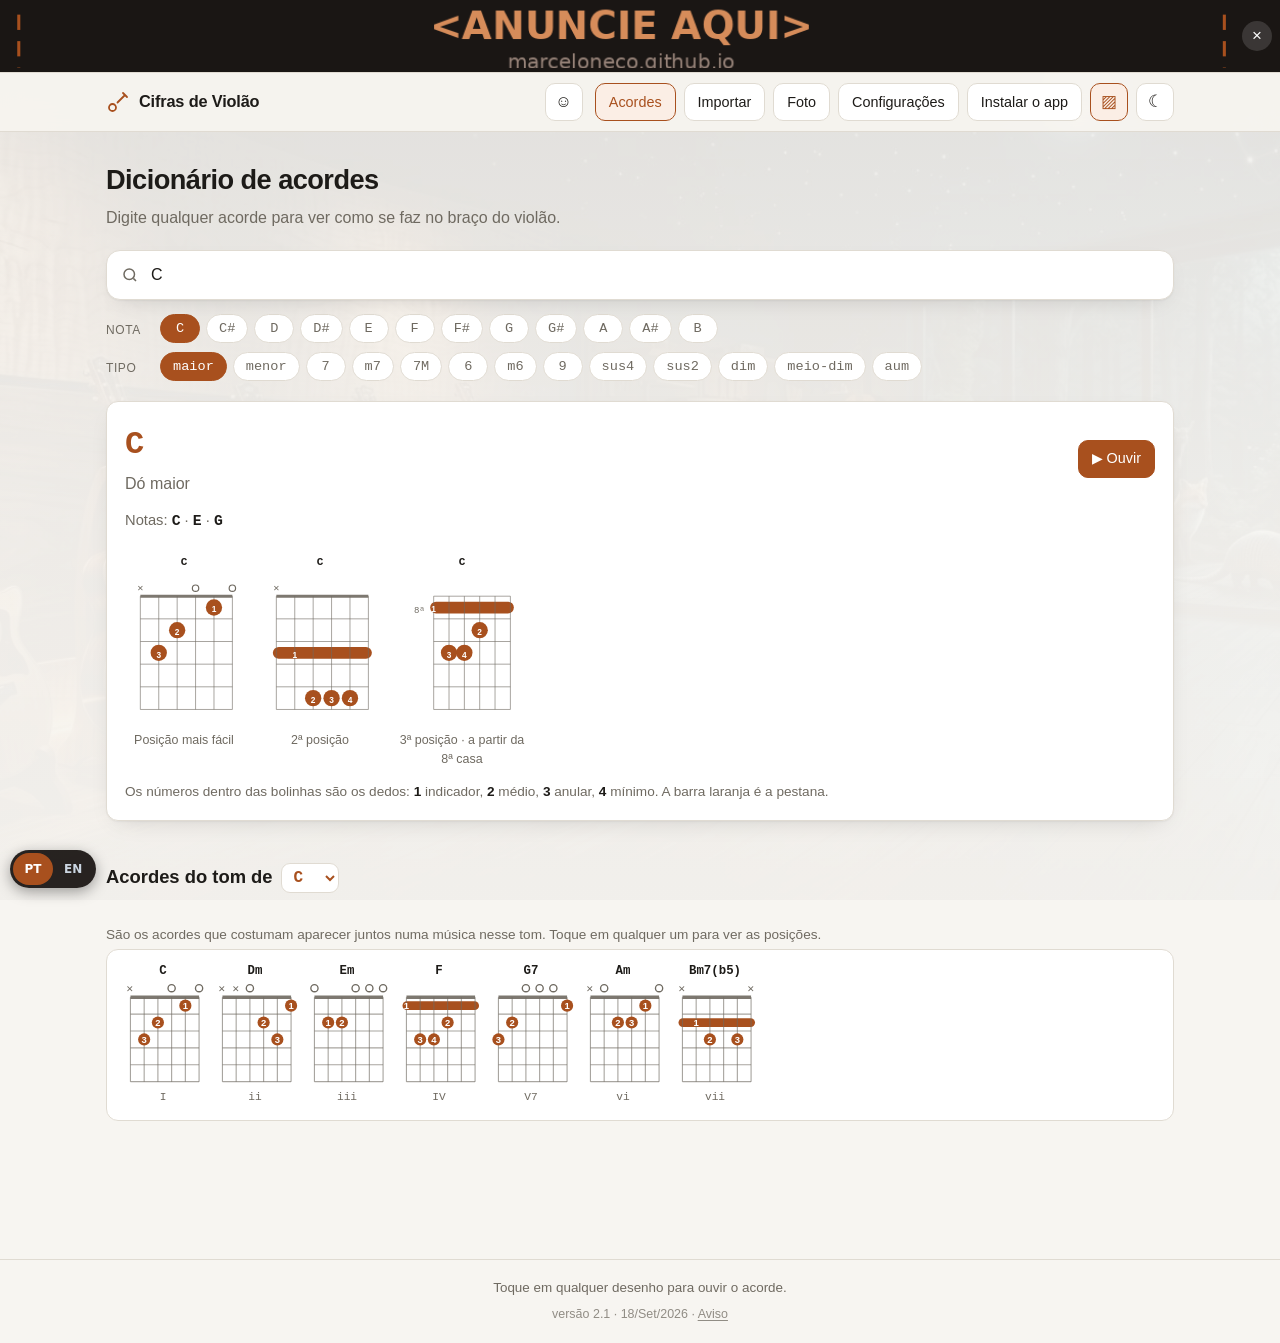
==== acordes.html @ 04d19641 "Add files via upload" ====
<!DOCTYPE html>
<html lang="pt-BR" data-tema="claro">
<head>
<meta charset="utf-8">
<meta name="viewport" content="width=device-width, initial-scale=1">
<title>Dicionário de acordes</title>
<meta name="description" content="Consulte qualquer acorde de violão: posições no braço, dedos e som.">
<meta name="theme-color" content="#a8501e">
<link rel="manifest" href="manifest.json">
<link rel="apple-touch-icon" href="icone-192.png">
<meta name="apple-mobile-web-app-capable" content="yes">
<meta name="apple-mobile-web-app-title" content="Cifras">
<link rel="stylesheet" href="estilo.css">
<link rel="icon" href="data:image/svg+xml,<svg xmlns='http://www.w3.org/2000/svg' viewBox='0 0 100 100'><text y='.9em' font-size='90'>🎸</text></svg>">
</head>
<body data-pagina="acordes">

<header class="topo">
  <div class="topo-interno"></div>
</header>

<main class="conteudo" data-dgo-ignorar>
  <div class="chamada">
    <h1 data-i18n="acordes.titulo">Dicionário de acordes</h1>
    <p data-i18n="acordes.sub">Digite qualquer acorde para ver como se faz no braço do violão.</p>
  </div>

  <div class="caixa-busca">
    <svg class="lupa" width="18" height="18" viewBox="0 0 24 24" fill="none" stroke="currentColor" stroke-width="2">
      <circle cx="11" cy="11" r="7"/><path d="m20 20-3.5-3.5"/>
    </svg>
    <input id="entrada" type="search" data-i18n-ph="acordes.entrada"
           autocomplete="off" autocapitalize="off" spellcheck="false" aria-label="Acorde">
  </div>

  <div class="escolhas">
    <div class="linha-escolha">
      <span class="rotulo" data-i18n="acordes.nota">Nota</span>
      <div class="pilha" id="notas"></div>
    </div>
    <div class="linha-escolha">
      <span class="rotulo" data-i18n="acordes.tipo">Tipo</span>
      <div class="pilha" id="tipos"></div>
    </div>
  </div>

  <section class="cartao-acorde" id="resultado" hidden></section>

  <section class="campo">
    <h2><span data-i18n="acordes.campo">Acordes do tom de</span> <select id="tom-campo" class="selecao"></select></h2>
    <p class="dica" data-i18n="acordes.campoDica">São os acordes que costumam aparecer juntos numa música nesse tom.</p>
    <div class="diagramas" id="campo-harmonico"></div>
  </section>
</main>

<footer class="rodape" data-dgo-ignorar>
  <span data-i18n="acordes.rodape">Toque em qualquer desenho para ouvir o acorde.</span>
</footer>

<script src="idioma.js"></script>
<!-- Diretrizes gerais: idioma, anúncio, conta, avisos, nuvem e instalação.
     Estes dois arquivos são o padrão dos seus apps. O diretrizes.js é
     igual nos três; o que muda é só o diretrizes-config.js. -->
<script src="diretrizes.js"></script>
<script src="diretrizes-config.js"></script>
<script src="acordes.js"></script>
<script src="comum.js"></script>
<script src="aviso.js"></script>
<script src="dicionario.js"></script>
</body>
</html>
---- estilo.css ----
/* ==========================================================
   estilo.css — aparência do site
   As cores ficam todas aqui em cima, em "variáveis".
   Para mudar o visual do site inteiro, mexa só nelas.
   ========================================================== */

:root{
  --fundo:        #f7f5f1;
  --fundo-card:   #ffffff;
  --fundo-suave:  #efece6;
  --texto:        #1d1b18;
  --texto-fraco:  #6f6a61;
  --borda:        #e0dbd2;
  --destaque:     #a8501e;
  --destaque-claro:#fbeee5;
  --acorde:       #a8501e;
  --sombra:       0 1px 2px rgba(0,0,0,.05), 0 8px 24px -12px rgba(0,0,0,.18);
  --raio:         12px;
  --fonte: -apple-system, BlinkMacSystemFont, "Segoe UI", Roboto, "Helvetica Neue", Arial, sans-serif;
  --fonte-cifra: ui-monospace, "SF Mono", "Cascadia Mono", Menlo, Consolas, "Liberation Mono", monospace;
  --veu: linear-gradient(180deg, rgba(247,245,241,.90) 0%, rgba(247,245,241,.955) 55%, rgba(247,245,241,.975) 100%);
}

html[data-tema="escuro"]{
  --fundo:        #14161a;
  --fundo-card:   #1c1f25;
  --fundo-suave:  #252932;
  --texto:        #e9e7e3;
  --texto-fraco:  #9aa0ab;
  --borda:        #2e333c;
  --destaque:     #f0a26a;
  --destaque-claro:#2a2119;
  --acorde:       #f0a26a;
  --veu: linear-gradient(180deg, rgba(17,19,24,.66) 0%, rgba(17,19,24,.88) 55%, rgba(17,19,24,.94) 100%);
  --sombra:       0 1px 2px rgba(0,0,0,.4), 0 8px 24px -12px rgba(0,0,0,.6);
}

*{ box-sizing:border-box; }
[hidden]{ display:none !important; }
html{ color-scheme: light dark; background:var(--fundo); }
html[data-tema="claro"]{ color-scheme: light; }
html[data-tema="escuro"]{ color-scheme: dark; }

body{
  margin:0; padding:0;
  background:transparent; color:var(--texto);
  font-family:var(--fonte);
  font-size:16px; line-height:1.55;
  -webkit-text-size-adjust:100%;
}
a{ color:inherit; text-decoration:none; }

/* ---------- barra do topo ---------- */
.topo{
  position:sticky; top:0; z-index:50;
  background:color-mix(in srgb, var(--fundo) 94%, transparent);
  backdrop-filter:saturate(180%) blur(14px);
  border-bottom:1px solid var(--borda);
}
.topo-interno{
  max-width:1100px; margin:0 auto; padding:10px 16px;
  display:flex; align-items:center; gap:12px;
}
.marca{ display:flex; align-items:center; gap:9px; font-weight:700; letter-spacing:-.01em; }
.marca svg{ width:24px; height:24px; flex:none; color:var(--destaque); }
.marca span{ font-size:1.02rem; }
.topo .espaco{ flex:1; }

.botao{
  display:inline-flex; align-items:center; justify-content:center; gap:6px;
  min-height:38px; padding:0 13px;
  border:1px solid var(--borda); border-radius:10px;
  background:var(--fundo-card); color:var(--texto);
  font:inherit; font-size:.9rem; cursor:pointer;
  transition:background .15s, border-color .15s, transform .06s;
}
.botao:hover{ background:var(--fundo-suave); }
.botao:active{ transform:translateY(1px); }
.botao.icone{ width:38px; padding:0; font-size:1.05rem; }
.botao.forte{ background:var(--destaque); border-color:var(--destaque); color:#fff; }
.botao.ativo{ background:var(--destaque-claro); border-color:var(--destaque); color:var(--destaque); }

.conteudo{ max-width:1100px; margin:0 auto; padding:22px 16px 80px; }

/* ---------- página inicial ---------- */
.chamada h1{ font-size:1.7rem; margin:.2em 0 .15em; letter-spacing:-.02em; }
.chamada p{ color:var(--texto-fraco); margin:0 0 20px; }

.caixa-busca{ position:relative; margin-bottom:14px; }
.caixa-busca input{
  width:100%; min-height:50px; padding:0 44px 0 44px;
  border:1px solid var(--borda); border-radius:14px;
  background:var(--fundo-card); color:var(--texto);
  font:inherit; font-size:1rem; box-shadow:var(--sombra);
}
.caixa-busca input:focus{ outline:2px solid var(--destaque); outline-offset:1px; }
.caixa-busca .lupa{ position:absolute; left:15px; top:50%; transform:translateY(-50%); color:var(--texto-fraco); }
.caixa-busca .limpar{
  position:absolute; right:8px; top:50%; transform:translateY(-50%);
  border:0; background:none; color:var(--texto-fraco); font-size:1.3rem; cursor:pointer;
  width:32px; height:32px; border-radius:8px; display:none;
}
.caixa-busca .limpar:hover{ background:var(--fundo-suave); }

.filtros{ display:flex; flex-wrap:wrap; gap:7px; margin:0 0 18px; }
.etiqueta{
  padding:6px 12px; border-radius:999px; font-size:.86rem;
  border:1px solid var(--borda); background:var(--fundo-card);
  color:var(--texto-fraco); cursor:pointer; white-space:nowrap;
}
.etiqueta:hover{ background:var(--fundo-suave); }
.etiqueta[aria-pressed="true"]{ background:var(--destaque); border-color:var(--destaque); color:#fff; }

.contagem{ color:var(--texto-fraco); font-size:.87rem; margin:0 0 10px; }

.lista{ display:grid; gap:10px; grid-template-columns:repeat(auto-fill, minmax(min(270px,100%), 1fr)); }
.cartao{
  display:flex; align-items:center; gap:12px;
  background:var(--fundo-card); border:1px solid var(--borda);
  border-radius:var(--raio); padding:13px 14px; min-width:0;
  transition:border-color .15s, transform .08s, box-shadow .15s;
}
.cartao:hover{ border-color:var(--destaque); box-shadow:var(--sombra); transform:translateY(-1px); }
.cartao .info{ min-width:0; flex:1; }
.cartao .titulo{ font-weight:600; letter-spacing:-.01em; overflow:hidden; text-overflow:ellipsis; white-space:nowrap; }
.cartao .artista{ color:var(--texto-fraco); font-size:.87rem; overflow:hidden; text-overflow:ellipsis; white-space:nowrap; }
.cartao .tom{
  flex:none; font-family:var(--fonte-cifra); font-size:.8rem; font-weight:700;
  color:var(--destaque); background:var(--destaque-claro);
  border-radius:8px; padding:4px 8px;
}
.estrela{
  flex:none; border:0; background:none; cursor:pointer; font-size:1.15rem;
  color:var(--borda); width:34px; height:34px; border-radius:8px; line-height:1;
}
.estrela:hover{ background:var(--fundo-suave); }
.estrela[aria-pressed="true"]{ color:#e8a13a; }

.vazio{ text-align:center; color:var(--texto-fraco); padding:50px 20px; }
.vazio strong{ display:block; color:var(--texto); margin-bottom:4px; }

/* ---------- página da cifra ---------- */
.cabecalho-musica{ margin-bottom:14px; }
.cabecalho-musica h1{ font-size:1.55rem; margin:.1em 0 .1em; letter-spacing:-.02em; }
.cabecalho-musica .meta{ color:var(--texto-fraco); font-size:.92rem; }

.painel{
  position:sticky; top:57px; z-index:40;
  background:color-mix(in srgb, var(--fundo) 92%, transparent);
  backdrop-filter:blur(10px);
  border:1px solid var(--borda); border-radius:var(--raio);
  padding:10px; margin-bottom:16px;
  display:flex; flex-wrap:wrap; gap:8px 14px; align-items:center;
}
.grupo{ display:flex; align-items:center; gap:6px; }
.grupo > .rotulo{ font-size:.78rem; color:var(--texto-fraco); text-transform:uppercase; letter-spacing:.05em; }
.valor{
  font-family:var(--fonte-cifra); font-weight:700; font-size:.95rem;
  min-width:38px; text-align:center; color:var(--destaque);
}

.velocidade{ width:104px; accent-color:var(--destaque); }

.diagramas{
  display:flex; flex-wrap:wrap; gap:4px;
  background:var(--fundo-card); border:1px solid var(--borda);
  border-radius:var(--raio); padding:12px; margin-bottom:18px;
}
.diagramas .aviso{ width:100%; font-size:.8rem; color:var(--texto-fraco); margin-bottom:2px; }
.diagrama{ width:88px; height:auto; cursor:pointer; border-radius:8px; }
.diagrama:hover{ background:var(--fundo-suave); }
.dg-linha{ stroke:var(--texto-fraco); stroke-width:1; opacity:.6; }
.dg-pestanafixa{ stroke-width:3; opacity:.9; }
.dg-dedo{ fill:var(--destaque); }
.dg-pestana{ fill:var(--destaque); }
.dg-solta{ fill:none; stroke:var(--texto-fraco); stroke-width:1.2; }
.dg-marca{ fill:var(--texto-fraco); font-size:8px; font-family:var(--fonte); }
.dg-casa{ fill:var(--texto-fraco); font-size:9px; font-family:var(--fonte-cifra); }
.dg-nome{ fill:var(--texto); font-size:11px; font-weight:700; font-family:var(--fonte-cifra); }
.dg-numero{ fill:#fff; font-size:8.4px; font-weight:700; font-family:var(--fonte); pointer-events:none; }
.dg-aviso{ fill:var(--texto-fraco); font-size:10px; }

/* a cifra em si */
.cifra{
  font-family:var(--fonte-cifra);
  font-size:var(--tamanho-cifra, 15px);
  line-height:1.5;
  white-space:pre;
  overflow-x:auto;
  padding-bottom:60vh;   /* espaço para a rolagem chegar ao fim */
}
.cifra .l-acorde{ color:var(--acorde); font-weight:700; }
.cifra .l-acorde b{ font-weight:700; cursor:pointer; border-radius:3px; }
.cifra .l-acorde b:hover{ background:var(--destaque-claro); outline:2px solid var(--destaque-claro); }
.cifra .l-secao{ color:var(--texto-fraco); font-weight:700; margin-top:1.2em; display:block; }
.cifra .l-letra{ color:var(--texto); }
.cifra .l-vazia{ display:block; height:.7em; }

/* ---------- modo celular / palco ---------- */
body.modo-palco .topo,
body.modo-palco .cabecalho-musica,
body.modo-palco .diagramas,
body.modo-palco .ouvir,
body.modo-palco .rodape{ display:none; }
body.modo-palco .conteudo{ max-width:none; padding:0 14px 0; }
body.modo-palco .cifra{ font-size:var(--tamanho-cifra, 21px); line-height:1.6; padding-bottom:75vh; }
body.modo-palco .painel{
  position:fixed; left:8px; right:8px; top:auto;
  bottom:calc(8px + env(safe-area-inset-bottom, 0px));
  border-radius:16px; box-shadow:var(--sombra);
  background:color-mix(in srgb, var(--fundo-card) 96%, transparent);
  justify-content:center; padding:9px 10px;
  transition:transform .24s ease, opacity .24s ease;
}

/* ---------- a barra que sai da frente enquanto toca ----------
   Antes, arrastar a cifra para cima durante o Play fazia as barras
   piscarem por cima da música. Agora elas se recolhem sozinhas e
   sobra só o botão redondo no canto. Um toque na cifra traz tudo de volta. */
body.modo-palco.barra-oculta .painel{
  transform:translateY(calc(100% + 22px)); opacity:0; pointer-events:none;
}
body.modo-palco.barra-oculta .faixa-palco{
  transform:translateY(-100%); opacity:0; pointer-events:none;
}
.faixa-palco{ transition:transform .24s ease, opacity .24s ease; }

.play-flutuante{
  display:none; position:fixed; z-index:55;
  right:calc(14px + env(safe-area-inset-right, 0px));
  bottom:calc(16px + env(safe-area-inset-bottom, 0px));
  width:60px; height:60px; border-radius:50%;
  align-items:center; justify-content:center;
  font-size:1.5rem; line-height:1; cursor:pointer;
  border:1px solid var(--borda);
  background:color-mix(in srgb, var(--fundo-card) 92%, transparent);
  backdrop-filter:blur(10px);
  color:var(--texto); box-shadow:var(--sombra);
  -webkit-tap-highlight-color:transparent;
}
.play-flutuante.ativo{
  border-color:var(--destaque); color:var(--destaque);
}
body.modo-palco.barra-oculta .play-flutuante{ display:flex; }
@media (min-width:761px){ .play-flutuante{ display:none !important; } }
body.modo-palco .painel .some-no-palco{ display:none; }
body.modo-palco .painel .botao{ min-height:34px; padding:0 9px; font-size:.85rem; }
body.modo-palco .painel .botao.icone{ width:34px; padding:0; }
body.modo-palco .painel .velocidade{ width:76px; }
body.modo-palco .painel .valor{ min-width:26px; font-size:.9rem; }
body.modo-palco .painel .grupo{ gap:5px; }
body.modo-palco .faixa-palco{ display:flex; }
.faixa-palco{
  display:none; position:fixed; top:0; left:0; right:0; z-index:45;
  padding:7px 14px; gap:10px; align-items:center;
  background:color-mix(in srgb, var(--fundo) 90%, transparent);
  backdrop-filter:blur(10px); border-bottom:1px solid var(--borda);
  font-size:.9rem;
}
.faixa-palco .nome{ font-weight:700; overflow:hidden; text-overflow:ellipsis; white-space:nowrap; }
.faixa-palco .espaco{ flex:1; }
body.modo-palco .conteudo{ padding-top:48px; }

/* ---------- afinador ---------- */
.gaveta{
  position:fixed; inset:auto 0 0 0; z-index:60;
  background:var(--fundo-card); border-top:1px solid var(--borda);
  box-shadow:var(--sombra); padding:16px;
  transform:translateY(110%); transition:transform .22s ease;
}
.gaveta[aberta]{ transform:none; }
.gaveta-interna{ max-width:520px; margin:0 auto; }
.gaveta h2{ font-size:1rem; margin:0 0 4px; }
.gaveta p{ margin:0 0 12px; color:var(--texto-fraco); font-size:.85rem; }
.cordas{ display:grid; grid-template-columns:repeat(6,1fr); gap:8px; }
.corda{
  border:1px solid var(--borda); border-radius:10px; background:var(--fundo);
  padding:11px 4px; text-align:center; cursor:pointer; font:inherit; color:var(--texto);
}
.corda:hover{ background:var(--fundo-suave); }
.corda.soando{ background:var(--destaque); border-color:var(--destaque); color:#fff; }
.corda b{ display:block; font-size:1.1rem; font-family:var(--fonte-cifra); }
.corda small{ color:var(--texto-fraco); font-size:.72rem; }
.corda.soando small{ color:rgba(255,255,255,.85); }

.rodape{ border-top:1px solid var(--borda); margin-top:40px; padding:18px 0; color:var(--texto-fraco); font-size:.84rem; text-align:center; }

@media (max-width:640px){
  .topo-interno{ padding:8px 12px; gap:8px; }
  .marca span{ font-size:.95rem; }
  .conteudo{ padding:16px 12px 90px; }
  .lista{ grid-template-columns:minmax(0,1fr); }
  .painel{ top:53px; gap:7px 10px; }
  .cabecalho-musica h1{ font-size:1.3rem; }
}

@media print{
  .topo,.painel,.rodape,.gaveta,.faixa-palco{ display:none !important; }
  .cifra{ font-size:12px; padding-bottom:0; }
  body{ background:#fff; color:#000; }
}

/* ---------- dicionário de acordes ---------- */
.escolhas{ display:grid; gap:9px; margin:0 0 20px; }
.linha-escolha{ display:flex; align-items:flex-start; gap:10px; }
.linha-escolha > .rotulo{
  flex:none; width:44px; padding-top:7px;
  font-size:.75rem; color:var(--texto-fraco); text-transform:uppercase; letter-spacing:.05em;
}
.pilha{ display:flex; flex-wrap:wrap; gap:6px; }
.pilha .etiqueta{ font-family:var(--fonte-cifra); font-size:.85rem; min-width:40px; text-align:center; }

.cartao-acorde{
  background:var(--fundo-card); border:1px solid var(--borda);
  border-radius:var(--raio); padding:18px; margin-bottom:26px; box-shadow:var(--sombra);
}
.cabeca-acorde{ display:flex; align-items:center; gap:14px; flex-wrap:wrap; }
.cabeca-acorde h2{ margin:0; font-size:2rem; font-family:var(--fonte-cifra); color:var(--destaque); letter-spacing:-.02em; }
.porextenso{ margin:2px 0 0; color:var(--texto-fraco); }
.cabeca-acorde .botao{ margin-left:auto; }
.notas-acorde{ margin:12px 0 0; color:var(--texto-fraco); font-size:.92rem; }
.notas-acorde b{ font-family:var(--fonte-cifra); color:var(--texto); font-weight:700; }

.posicoes{ display:flex; flex-wrap:wrap; gap:18px; margin:16px 0 4px; }
.posicoes figure{ margin:0; cursor:pointer; text-align:center; }
.posicoes .diagrama{ width:118px; }
.posicoes figcaption{ font-size:.78rem; color:var(--texto-fraco); margin-top:2px; max-width:130px; }
.dica{ color:var(--texto-fraco); font-size:.85rem; margin:12px 0 0; }
.dica b{ color:var(--texto); }

.campo h2{ font-size:1.15rem; display:flex; align-items:center; gap:8px; flex-wrap:wrap; }
.selecao{
  font:inherit; font-size:1rem; font-family:var(--fonte-cifra); font-weight:700;
  color:var(--destaque); background:var(--fundo-card);
  border:1px solid var(--borda); border-radius:9px; padding:4px 8px;
}
.grau{ position:relative; display:block; border-radius:8px; }
.grau:hover{ background:var(--fundo-suave); }
.etiqueta-grau{
  position:absolute; left:50%; bottom:2px; transform:translateX(-50%);
  font-size:.7rem; color:var(--texto-fraco); font-family:var(--fonte-cifra);
}
.grau .diagrama{ margin-bottom:10px; }

@media (max-width:640px){
  .linha-escolha{ flex-direction:column; gap:4px; }
  .linha-escolha > .rotulo{ width:auto; padding-top:0; }
  .cabeca-acorde .botao{ margin-left:0; }
  .posicoes{ gap:12px; justify-content:center; }
}

/* ---------- ouvir a música / músicas sem cifra ---------- */
.ouvir{ display:flex; flex-wrap:wrap; gap:8px; margin:0 0 16px; }
.ouvir .botao{ text-decoration:none; }
.ponto{ width:8px; height:8px; border-radius:50%; display:inline-block; }
.ponto.verde{ background:#1db954; }
.ponto.vermelho{ background:#ff0033; }

.cartao.pendente{ border-style:dashed; }
.cartao.pendente .titulo{ color:var(--texto-fraco); font-weight:500; }
.selo{
  flex:none; font-size:.68rem; text-transform:uppercase; letter-spacing:.04em;
  color:var(--texto-fraco); background:var(--fundo-suave);
  border-radius:7px; padding:3px 6px; white-space:nowrap;
}
.aviso-cifra{ text-align:left; max-width:560px; white-space:normal; font-family:var(--fonte); }
.aviso-cifra ol{ margin:14px 0; padding-left:20px; }
.aviso-cifra li{ margin-bottom:7px; }
.aviso-cifra b{ color:var(--texto); font-family:var(--fonte-cifra); font-size:.92em; }

/* ---------- imagem de capa da página inicial ---------- */
.capa{
  position:relative; display:flex; align-items:flex-end;
  min-height:180px; margin:0 0 20px;
  border-radius:16px; overflow:hidden;
  background:linear-gradient(135deg, #472c1a, #190f08);
  box-shadow:var(--sombra);
}
.capa img{
  position:absolute; inset:0; width:100%; height:100%;
  object-fit:cover; object-position:center 42%;
}
.capa::after{
  content:''; position:absolute; inset:0;
  background:linear-gradient(90deg, rgba(12,8,5,.93) 0%, rgba(12,8,5,.72) 42%, rgba(12,8,5,.22) 100%);
}
.capa-texto{ position:relative; z-index:1; padding:24px; max-width:620px; }
.capa-texto h1{ margin:0 0 4px; font-size:1.9rem; letter-spacing:-.02em; color:#fff; }
.capa-texto p{ margin:0; color:rgba(255,255,255,.8); }

@media (max-width:640px){
  .capa{ min-height:148px; border-radius:14px; }
  .capa-texto{ padding:18px; }
  .capa-texto h1{ font-size:1.45rem; }
  .capa-texto p{ font-size:.9rem; }
  .capa::after{ background:linear-gradient(180deg, rgba(12,8,5,.35) 0%, rgba(12,8,5,.9) 70%); }
}

/* ---------- página de importar cifra ---------- */
.passo{
  background:var(--fundo-card); border:1px solid var(--borda);
  border-radius:var(--raio); padding:18px; margin-bottom:16px;
}
.passo h2{ font-size:1.08rem; margin:0 0 12px; display:flex; align-items:center; gap:9px; }
.passo h3{ font-size:.95rem; margin:20px 0 6px; }
.passo h3:first-of-type{ margin-top:4px; }
.numero{
  flex:none; width:25px; height:25px; border-radius:50%;
  background:var(--destaque); color:#fff; font-size:.85rem;
  display:grid; place-items:center;
}
.campos{ display:grid; grid-template-columns:repeat(auto-fit, minmax(190px,1fr)); gap:11px; }
.campo{ display:flex; flex-direction:column; gap:4px; min-width:0; }
.campo.largo{ grid-column:1/-1; }
.campo.curto{ max-width:110px; }
.campo > span{ font-size:.76rem; color:var(--texto-fraco); text-transform:uppercase; letter-spacing:.04em; }
.campo input, .selecao.larga{
  font:inherit; min-height:40px; padding:0 10px; width:100%;
  border:1px solid var(--borda); border-radius:9px;
  background:var(--fundo); color:var(--texto);
}
.campo input:focus, .selecao.larga:focus, .area:focus{ outline:2px solid var(--destaque); outline-offset:1px; }
.selecao.larga{ font-family:var(--fonte); font-weight:400; color:var(--texto); }

.area{
  width:100%; min-height:260px; padding:12px;
  border:1px solid var(--borda); border-radius:10px;
  background:var(--fundo); color:var(--texto);
  font-family:var(--fonte-cifra); font-size:13px; line-height:1.5;
  white-space:pre; overflow-wrap:normal; overflow-x:auto; resize:vertical;
}
.area.saida{ min-height:210px; background:var(--fundo-suave); }
.area.baixa{ min-height:130px; }
.linha-botoes{ display:flex; flex-wrap:wrap; align-items:center; gap:9px; margin-top:10px; }
.relatorio{ color:var(--texto-fraco); font-size:.85rem; }
.previa{
  border:1px dashed var(--borda); border-radius:10px;
  padding:12px; padding-bottom:12px; max-height:420px; overflow:auto;
  font-size:13px;
}
.opcional{
  font-size:.68rem; text-transform:uppercase; letter-spacing:.04em; font-weight:600;
  color:var(--texto-fraco); background:var(--fundo-suave);
  border-radius:6px; padding:3px 6px; margin-left:6px; vertical-align:middle;
}

/* ---------- fila de cifras a subir ---------- */
.fila{ list-style:none; margin:0 0 4px; padding:0; display:grid; gap:6px; }
.fila li{
  display:flex; align-items:center; gap:10px; min-width:0;
  border:1px solid var(--borda); border-radius:10px;
  padding:9px 11px; background:var(--fundo);
}
.fila .nome{ flex:1; min-width:0; overflow:hidden; text-overflow:ellipsis; white-space:nowrap; }
.fila .nome small{ color:var(--texto-fraco); }
.fila .arquivo{
  flex:none; font-family:var(--fonte-cifra); font-size:.75rem; color:var(--texto-fraco);
  overflow:hidden; text-overflow:ellipsis; white-space:nowrap; max-width:180px;
}
.fila .tirar{
  flex:none; border:0; background:none; cursor:pointer; color:var(--texto-fraco);
  width:30px; height:30px; border-radius:8px; font-size:1.05rem; line-height:1;
}
.fila .tirar:hover{ background:var(--fundo-suave); color:var(--destaque); }
.fila-vazia{ color:var(--texto-fraco); font-size:.9rem; padding:6px 0; }
@media (max-width:640px){ .fila .arquivo{ display:none; } }

/* ---------- escolha do modo de importação ---------- */
.modos{ display:flex; gap:7px; margin:0 0 16px; flex-wrap:wrap; }
.modos .etiqueta{ padding:9px 15px; font-size:.9rem; }
.exemplo{
  background:var(--fundo-suave); border:1px solid var(--borda); border-radius:10px;
  padding:12px; margin:10px 0; overflow-x:auto;
  font-family:var(--fonte-cifra); font-size:12.5px; line-height:1.5; white-space:pre;
}
label.botao{ cursor:pointer; }


/* ============================================================
   Imagem de fundo do site
   Duas camadas fixas atrás de tudo: a foto e um véu que garante
   que o texto continue legível por cima dela.
   ============================================================ */
body.com-fundo::before,
body.com-fundo::after{
  content:''; position:fixed; inset:0; z-index:-1; pointer-events:none;
}
body.com-fundo::before{
  background-image:url('fundo.jpg');
  background-size:cover;
  background-position:center 55%;
}
body.com-fundo::after{ background:var(--veu); }

/* no celular entra o recorte em pé, que não fica esticado.
   Nada de background-attachment:fixed aqui — trava a rolagem no iPhone;
   a camada fixa acima resolve o mesmo sem travar. */
@media (max-width:760px){
  body.com-fundo::before{
    background-image:url('fundo-celular.jpg');
    background-position:center top;
  }
}

/* enquanto você toca, o fundo sai da frente */
body.modo-palco.com-fundo::before,
body.modo-palco.com-fundo::after{ display:none; }

/* com a foto atrás, a barra do topo e a cifra ficam um pouco translúcidas */
body.com-fundo .topo{ background:color-mix(in srgb, var(--fundo) 88%, transparent); }
body.com-fundo .capa{ box-shadow:0 10px 40px -18px rgba(0,0,0,.55); }

@media print{ body.com-fundo::before, body.com-fundo::after{ display:none; } }

/* ============================================================
   Bloco que gruda no topo (barra de ferramentas + desenhos)
   Só no computador: no celular a tela é curta demais para isso.
   ============================================================ */
.so-no-computador{ display:none; }

@media (min-width:761px){
  .so-no-computador{ display:inline-flex; }

  .fixavel{
    position:sticky; top:53px; z-index:40;
    padding-top:10px; margin-top:-10px;
    background:color-mix(in srgb, var(--fundo) 95%, transparent);
    backdrop-filter:saturate(180%) blur(14px);
  }
  body.com-fundo .fixavel{ background:color-mix(in srgb, var(--fundo) 90%, transparent); }
  .fixavel .painel{ position:static; top:auto; backdrop-filter:none; }
  /* barra mais enxuta, para caber numa fileira só */
  .fixavel .painel{ gap:7px 11px; padding:9px; }
  .fixavel .painel .botao{ min-height:36px; padding:0 10px; font-size:.86rem; }
  .fixavel .painel .botao.icone{ width:36px; padding:0; }
  .fixavel .painel .velocidade{ width:92px; }
  /* se a música tiver muitos acordes, a faixa de desenhos rola por dentro */
  .fixavel .diagramas{ max-height:154px; overflow-y:auto; padding:10px; }
  .fixavel .diagramas .diagrama{ width:80px; }
}

/* botão "Só a cifra": esconde o que não é a música */
body.so-cifra .cabecalho-musica,
body.so-cifra .ouvir,
body.so-cifra .diagramas{ display:none; }

/* no modo celular o bloco solta, porque a barra vai para o rodapé */
body.modo-palco .fixavel{
  position:static; padding:0; margin:0; background:none; backdrop-filter:none;
}

/* ---------- desenhos dos acordes no celular ----------
   uma faixa só, que corre para o lado, em vez de várias fileiras
   empurrando a cifra para baixo. */
@media (max-width:760px){
  .diagramas{
    flex-wrap:nowrap; overflow-x:auto; overflow-y:hidden;
    scroll-snap-type:x proximate; padding:10px;
    -webkit-overflow-scrolling:touch;
  }
  .diagramas .aviso{ display:none; }
  .diagramas > *{ flex:none; scroll-snap-align:start; }
  .diagramas .diagrama{ width:74px; }
}

/* ---------- barra de ferramentas mais enxuta no celular ---------- */
@media (max-width:640px){
  .painel{ gap:6px 8px; padding:8px; }
  .painel .rotulo{ font-size:.68rem; letter-spacing:.03em; }
  .painel .botao{ min-height:36px; padding:0 9px; font-size:.86rem; }
  .painel .botao.icone{ width:33px; padding:0; }
  .painel .valor{ min-width:30px; font-size:.9rem; }
  .painel .velocidade{ width:84px; }

  /* ao rolar para baixo, a barra do topo sai da frente e devolve a altura dela */
  .topo{ transition:transform .2s ease; }
  body.topo-oculto .topo{ transform:translateY(-100%); }
  body.topo-oculto .painel{ top:4px; }
}

/* ---------- assinatura de versão no rodapé ---------- */
.assinatura{ margin-top:6px; font-size:.78rem; opacity:.75; }
.assinatura a{ text-decoration:underline; text-underline-offset:2px; }
.assinatura a:hover{ color:var(--destaque); }

/* ---------- página de aviso ---------- */
.texto-legal{ max-width:720px; }
.texto-legal h1{ font-size:1.6rem; margin:.2em 0 .1em; letter-spacing:-.02em; }
.texto-legal h2{ font-size:1.02rem; margin:1.9em 0 .5em; letter-spacing:-.01em; }
.texto-legal p{ margin:0 0 .9em; line-height:1.68; }
.texto-legal a{ color:var(--destaque); text-decoration:underline; text-underline-offset:2px; }
.texto-legal .atualizado{ color:var(--texto-fraco); font-size:.88rem; margin-bottom:1.6em; }
.texto-legal .volta{ margin-top:2.4em; }
.texto-legal .volta a{ text-decoration:none; }

/* ---------- janela do aviso ---------- */
.janela{
  width:min(720px, 94vw); max-height:88vh; padding:0;
  border:1px solid var(--borda); border-radius:16px;
  background:var(--fundo-card); color:var(--texto);
  box-shadow:0 24px 70px -20px rgba(0,0,0,.55);
  overflow:hidden;
}
.janela::backdrop{ background:rgba(8,10,14,.62); backdrop-filter:blur(3px); }
.janela-texto{
  max-height:calc(88vh - 74px); overflow-y:auto;
  padding:26px 28px 10px; max-width:none;
}
.janela-rodape{
  padding:12px 20px; border-top:1px solid var(--borda);
  background:var(--fundo-suave); text-align:right;
}
.fechar-janela{
  position:absolute; top:12px; right:14px; z-index:2;
  width:34px; height:34px; border-radius:9px; cursor:pointer;
  border:1px solid var(--borda); background:var(--fundo-card);
  color:var(--texto-fraco); font-size:1rem; line-height:1;
}
.fechar-janela:hover{ background:var(--fundo-suave); color:var(--destaque); }
.janela .texto-legal h2{ font-size:1.5rem; margin:0 0 .1em; letter-spacing:-.02em; }
.janela .texto-legal h3{ font-size:1rem; margin:1.7em 0 .5em; letter-spacing:-.01em; }

/* formulário de pedido de remoção */
.form-remocao{
  border:1px solid var(--borda); border-radius:12px;
  background:var(--fundo); padding:14px; margin:14px 0 4px;
  display:grid; gap:10px;
}
.form-remocao .dupla{ display:grid; grid-template-columns:1fr 1fr; gap:10px; }
.form-remocao label{ display:flex; flex-direction:column; gap:4px; font-size:.82rem; color:var(--texto-fraco); }
.form-remocao input, .form-remocao textarea{
  font:inherit; font-size:.92rem; padding:9px 10px;
  border:1px solid var(--borda); border-radius:9px;
  background:var(--fundo-card); color:var(--texto); width:100%;
}
.form-remocao textarea{ resize:vertical; line-height:1.5; }
.form-remocao input:focus, .form-remocao textarea:focus{ outline:2px solid var(--destaque); outline-offset:1px; }
.recado{ font-size:.85rem; color:var(--texto-fraco); }
.recado.certo{ color:#1a7f37; }
.recado.erro{ color:#b3261e; }
html[data-tema="escuro"] .recado.certo{ color:#5fd07f; }
html[data-tema="escuro"] .recado.erro{ color:#f2837a; }
.alerta-config{
  border:1px dashed var(--borda); border-radius:10px;
  background:var(--fundo-suave); padding:11px 13px; font-size:.9rem;
}
@media (max-width:640px){
  .janela{ width:100vw; max-width:100vw; max-height:100vh; height:100vh; border-radius:0; border:0; }
  .janela-texto{ max-height:calc(100vh - 70px); padding:22px 18px 10px; }
  .form-remocao .dupla{ grid-template-columns:1fr; }
}

/* ---------- bolinha guia ---------- */
.cifra{ position:relative; }

.bolinha{
  position:absolute; left:0; top:0; width:10px; height:10px;
  border-radius:50%; background:var(--destaque);
  box-shadow:0 0 0 3px color-mix(in srgb, var(--destaque) 26%, transparent);
  opacity:0; pointer-events:none; z-index:2;
  transition:transform .16s cubic-bezier(.34,1.3,.64,1), opacity .2s;
}
.bolinha.pula{ animation:pulinho .34s ease-out; }
@keyframes pulinho{
  0%   { margin-top:0; }
  45%  { margin-top:-9px; }
  100% { margin-top:0; }
}

.cifra .l-ativa{
  background:color-mix(in srgb, var(--destaque) 12%, transparent);
  border-radius:5px;
}
.cifra .l-acorde b.acorde-agora{
  background:var(--destaque); color:#fff;
  border-radius:4px; box-shadow:0 0 12px -2px var(--destaque);
}

@media (prefers-reduced-motion: reduce){
  .bolinha{ transition:opacity .2s; }
  .bolinha.pula{ animation:none; }
}

/* ============================================================
   Guia de leitura: régua, pintura e bolinha
   ============================================================ */

/* a régua: dois traços nas laterais, sem cruzar a letra */
.regua{
  position:fixed; left:0; right:0; z-index:38;
  display:flex; align-items:center; gap:0;
  pointer-events:none;
  transform:translateY(-50%);
}
.regua-traco{
  flex:none; width:clamp(26px, 7vw, 92px); height:3px; border-radius:2px;
  background:var(--destaque); opacity:.85;
  pointer-events:auto; cursor:ns-resize;
  box-shadow:0 0 10px -2px var(--destaque);
}
/* o meio fica vazio de propósito: a risca não cruza a letra */
.regua-meio{ flex:1; height:1px; background:none; }
.regua-pega{
  position:absolute; right:6px; top:50%; transform:translateY(-50%);
  width:28px; height:28px; border-radius:50%; cursor:ns-resize;
  border:1px solid var(--destaque); background:var(--fundo-card);
  color:var(--destaque); font-size:.85rem; line-height:1;
  pointer-events:auto; display:grid; place-items:center;
  box-shadow:var(--sombra);
}
.regua.arrastando .regua-traco{ opacity:1; height:4px; }
.regua.arrastando .regua-meio{ background:var(--destaque); opacity:.28; }

/* a tinta que avança da esquerda para a direita */
.cifra .pintando{
  background-image:linear-gradient(to right,
      color-mix(in srgb, var(--destaque) 26%, transparent),
      color-mix(in srgb, var(--destaque) 26%, transparent));
  background-repeat:no-repeat;
  background-size:var(--ate, 0px) 100%;
  border-radius:4px;
}
.cifra .l-acorde.pintando{
  background-image:linear-gradient(to right,
      color-mix(in srgb, var(--destaque) 16%, transparent),
      color-mix(in srgb, var(--destaque) 16%, transparent));
}
.cifra .l-acorde b.acorde-agora{
  background:var(--destaque); color:#fff;
  border-radius:4px; box-shadow:0 0 12px -2px var(--destaque);
}

/* a bolinha viaja na frente da tinta */
.bolinha{
  position:absolute; left:0; top:0; width:10px; height:10px;
  border-radius:50%; background:var(--destaque);
  box-shadow:0 0 0 3px color-mix(in srgb, var(--destaque) 26%, transparent);
  opacity:0; pointer-events:none; z-index:2;
  transition:opacity .2s;
}
.bolinha.pula{ animation:pulinho .34s ease-out; }
@keyframes pulinho{
  0%   { margin-top:0; }
  45%  { margin-top:-9px; }
  100% { margin-top:0; }
}
@media (prefers-reduced-motion: reduce){ .bolinha.pula{ animation:none; } }

/* ============================================================
   NOVO NA VERSÃO 2.0
   Faixa de anúncio · menu do topo · botão de idioma · contas ·
   página da foto (OCR)
   ============================================================ */

/* ---------- menu do topo ---------- */
.topo-interno{ position:relative; }
.menu-topo{ display:flex; align-items:center; gap:8px; }
.abre-menu{ display:none; }
.botao.conta{ font-size:1rem; }

@media (max-width:760px){
  .abre-menu{ display:inline-flex; }
  .menu-topo{
    display:none; position:absolute; right:0; top:calc(100% + 8px);
    flex-direction:column; align-items:stretch; gap:6px; min-width:210px;
    background:var(--fundo-card); border:1px solid var(--borda);
    border-radius:14px; box-shadow:var(--sombra); padding:9px; z-index:70;
  }
  .menu-topo.aberto{ display:flex; }
  .menu-topo .botao{ justify-content:flex-start; width:100%; min-height:40px; }
  .menu-topo .botao.icone{ width:100%; padding:0 10px; }
}

/* ---------- página da conta ---------- */
.perfis{ display:grid; grid-template-columns:repeat(auto-fit, minmax(190px,1fr)); gap:10px; margin-bottom:14px; }
.cartao-perfil{
  display:flex; flex-direction:column; gap:5px; text-align:left;
  border:1px solid var(--borda); border-radius:var(--raio);
  background:var(--fundo-card); color:var(--texto);
  padding:13px 14px; cursor:pointer; font:inherit;
}
.cartao-perfil:hover{ border-color:var(--destaque); }
.cartao-perfil.ativo{ border-color:var(--destaque); background:var(--destaque-claro); }
.cartao-perfil b{ font-size:1rem; }
.cartao-perfil small{ color:var(--texto-fraco); font-size:.82rem; line-height:1.45; }

.numeros{ display:flex; flex-wrap:wrap; gap:14px; margin:12px 0; }
.numero-grande{
  flex:1; min-width:150px; border:1px solid var(--borda); border-radius:var(--raio);
  background:var(--fundo-card); padding:14px; text-align:center;
}
.numero-grande b{ display:block; font-size:1.9rem; color:var(--destaque); font-family:var(--fonte-cifra); }
.numero-grande small{ color:var(--texto-fraco); font-size:.8rem; }
.botao.apagado{ opacity:.55; }

/* ---------- página da foto (OCR) ---------- */
.video-ocr{
  width:100%; max-height:62vh; border-radius:var(--raio);
  background:#000; margin:10px 0; object-fit:contain;
}
.previa-ocr{
  width:100%; height:auto; border:1px solid var(--borda);
  border-radius:var(--raio); background:var(--fundo-card); margin:10px 0;
}
.area.cifra-crua{
  font-family:var(--fonte-cifra); font-size:13px; line-height:1.45;
  white-space:pre; overflow-x:auto; min-height:300px;
}
.lista-dicas{ margin:0; padding-left:20px; color:var(--texto-fraco); font-size:.88rem; line-height:1.7; }
.recado.trabalhando{ color:var(--destaque); }

.linha-opcao{ display:flex; align-items:flex-start; gap:9px; margin:10px 0 2px; cursor:pointer; }
.linha-opcao input{ margin-top:3px; flex:none; accent-color:var(--destaque); width:17px; height:17px; }

/* ============================================================
   Encaixe com o módulo das diretrizes (diretrizes.js)
   O módulo desenha o banner, o botão PT/EN e as telas de conta,
   avisos e configurações. Aqui só dizemos onde eles não devem
   aparecer neste site.
   ============================================================ */

/* a barra do banner vem azul-escura de fábrica (o módulo é o mesmo
   nos três apps); aqui ela veste o marrom do site */
.dgo-banner{ background:#1a1614 !important; border-bottom-color:var(--borda) !important; }
.dgo-idioma{ background:rgba(26,22,20,.94) !important; }
.dgo-idioma button.dgo-on{ background:var(--destaque) !important; color:#fff !important; }

/* no modo celular a tela é da cifra: nada de banner nem de botão
   de idioma flutuando por cima da música */
body.modo-palco .dgo-banner,
body.modo-palco .dgo-idioma{ display:none !important; }

/* o botão PT/EN do módulo fica embaixo à esquerda; o botão redondo
   de Play/Pause fica embaixo à direita. Um não encosta no outro. */
.dgo-idioma{ z-index:54; }

/* com o banner do módulo no ar, a barra do topo desce sozinha
   (ele usa a lista seletoresTopoFixo do diretrizes-config.js) */
@media print{ .dgo-banner, .dgo-idioma{ display:none !important; } }
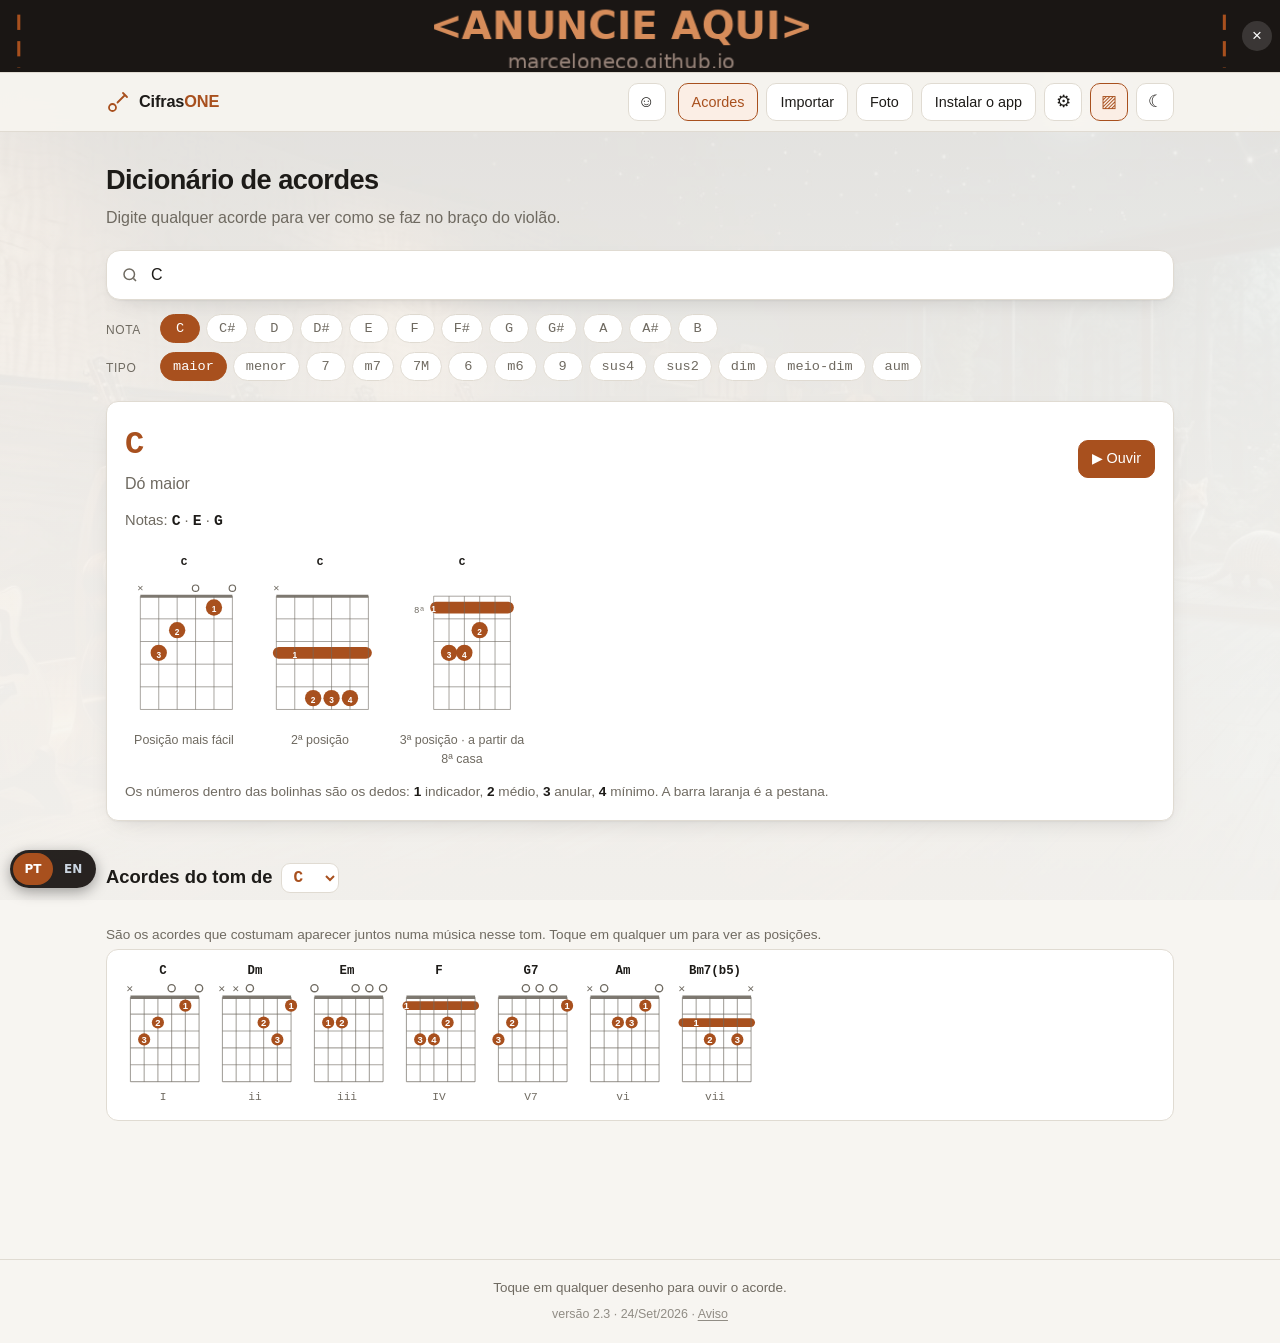
==== commit c7e314c2: "Add files via upload" ====
--- a/acordes.html
+++ b/acordes.html
@@ -9,7 +9,7 @@
 <link rel="manifest" href="manifest.json">
 <link rel="apple-touch-icon" href="icone-192.png">
 <meta name="apple-mobile-web-app-capable" content="yes">
-<meta name="apple-mobile-web-app-title" content="Cifras">
+<meta name="apple-mobile-web-app-title" content="CifrasONE">
 <link rel="stylesheet" href="estilo.css">
 <link rel="icon" href="data:image/svg+xml,<svg xmlns='http://www.w3.org/2000/svg' viewBox='0 0 100 100'><text y='.9em' font-size='90'>🎸</text></svg>">
 </head>
--- a/estilo.css
+++ b/estilo.css
@@ -205,8 +205,9 @@
 body.modo-palco .conteudo{ max-width:none; padding:0 14px 0; }
 body.modo-palco .cifra{ font-size:var(--tamanho-cifra, 21px); line-height:1.6; padding-bottom:75vh; }
 body.modo-palco .painel{
-  position:fixed; left:8px; right:8px; top:auto;
+  position:fixed; left:8px; right:8px; top:auto !important;
   bottom:calc(8px + env(safe-area-inset-bottom, 0px));
+  height:auto; max-height:40vh; overflow:auto; align-content:center;
   border-radius:16px; box-shadow:var(--sombra);
   background:color-mix(in srgb, var(--fundo-card) 96%, transparent);
   justify-content:center; padding:9px 10px;
@@ -575,7 +576,7 @@
   /* ao rolar para baixo, a barra do topo sai da frente e devolve a altura dela */
   .topo{ transition:transform .2s ease; }
   body.topo-oculto .topo{ transform:translateY(-100%); }
-  body.topo-oculto .painel{ top:4px; }
+  body.topo-oculto:not(.modo-palco) .painel{ top:4px; }
 }
 
 /* ---------- assinatura de versão no rodapé ---------- */
@@ -761,7 +762,7 @@
 @media (max-width:760px){
   .abre-menu{ display:inline-flex; }
   .menu-topo{
-    display:none; position:absolute; right:0; top:calc(100% + 8px);
+    display:none; position:absolute; left:12px; top:calc(100% + 8px);
     flex-direction:column; align-items:stretch; gap:6px; min-width:210px;
     background:var(--fundo-card); border:1px solid var(--borda);
     border-radius:14px; box-shadow:var(--sombra); padding:9px; z-index:70;
@@ -769,7 +770,11 @@
   .menu-topo.aberto{ display:flex; }
   .menu-topo .botao{ justify-content:flex-start; width:100%; min-height:40px; }
   .menu-topo .botao.icone{ width:100%; padding:0 10px; }
-}
+  /* Configurações, fundo e tema: três ícones lado a lado, não uma lista */
+  .menu-topo .menu-icones{ display:flex; gap:6px; }
+  .menu-topo .menu-icones .botao.icone{ flex:1; justify-content:center; font-size:1.15rem; }
+}
+.menu-icones{ display:flex; gap:8px; }
 
 /* ---------- página da conta ---------- */
 .perfis{ display:grid; grid-template-columns:repeat(auto-fit, minmax(190px,1fr)); gap:10px; margin-bottom:14px; }
@@ -837,3 +842,20 @@
 /* com o banner do módulo no ar, a barra do topo desce sozinha
    (ele usa a lista seletoresTopoFixo do diretrizes-config.js) */
 @media print{ .dgo-banner, .dgo-idioma{ display:none !important; } }
+
+/* no celular, o botão PT/EN sai da frente da letra junto com a barra
+   do topo (ao rolar para baixo) e volta junto com ela (ao rolar para cima) */
+@media (max-width:640px){
+  .dgo-idioma{ transition:opacity .2s ease; }
+  body.topo-oculto .dgo-idioma{ opacity:0; pointer-events:none; }
+}
+
+/* a linha que está sendo lida em voz alta */
+.cifra .l-lendo{
+  background:color-mix(in srgb, var(--destaque) 22%, transparent);
+  border-radius:4px;
+}
+
+/* ---------- nome do app: Cifras + ONE colorido ---------- */
+.marca-nome{ font-weight:700; letter-spacing:-.01em; }
+.marca-one{ color:var(--destaque); font-weight:800; }
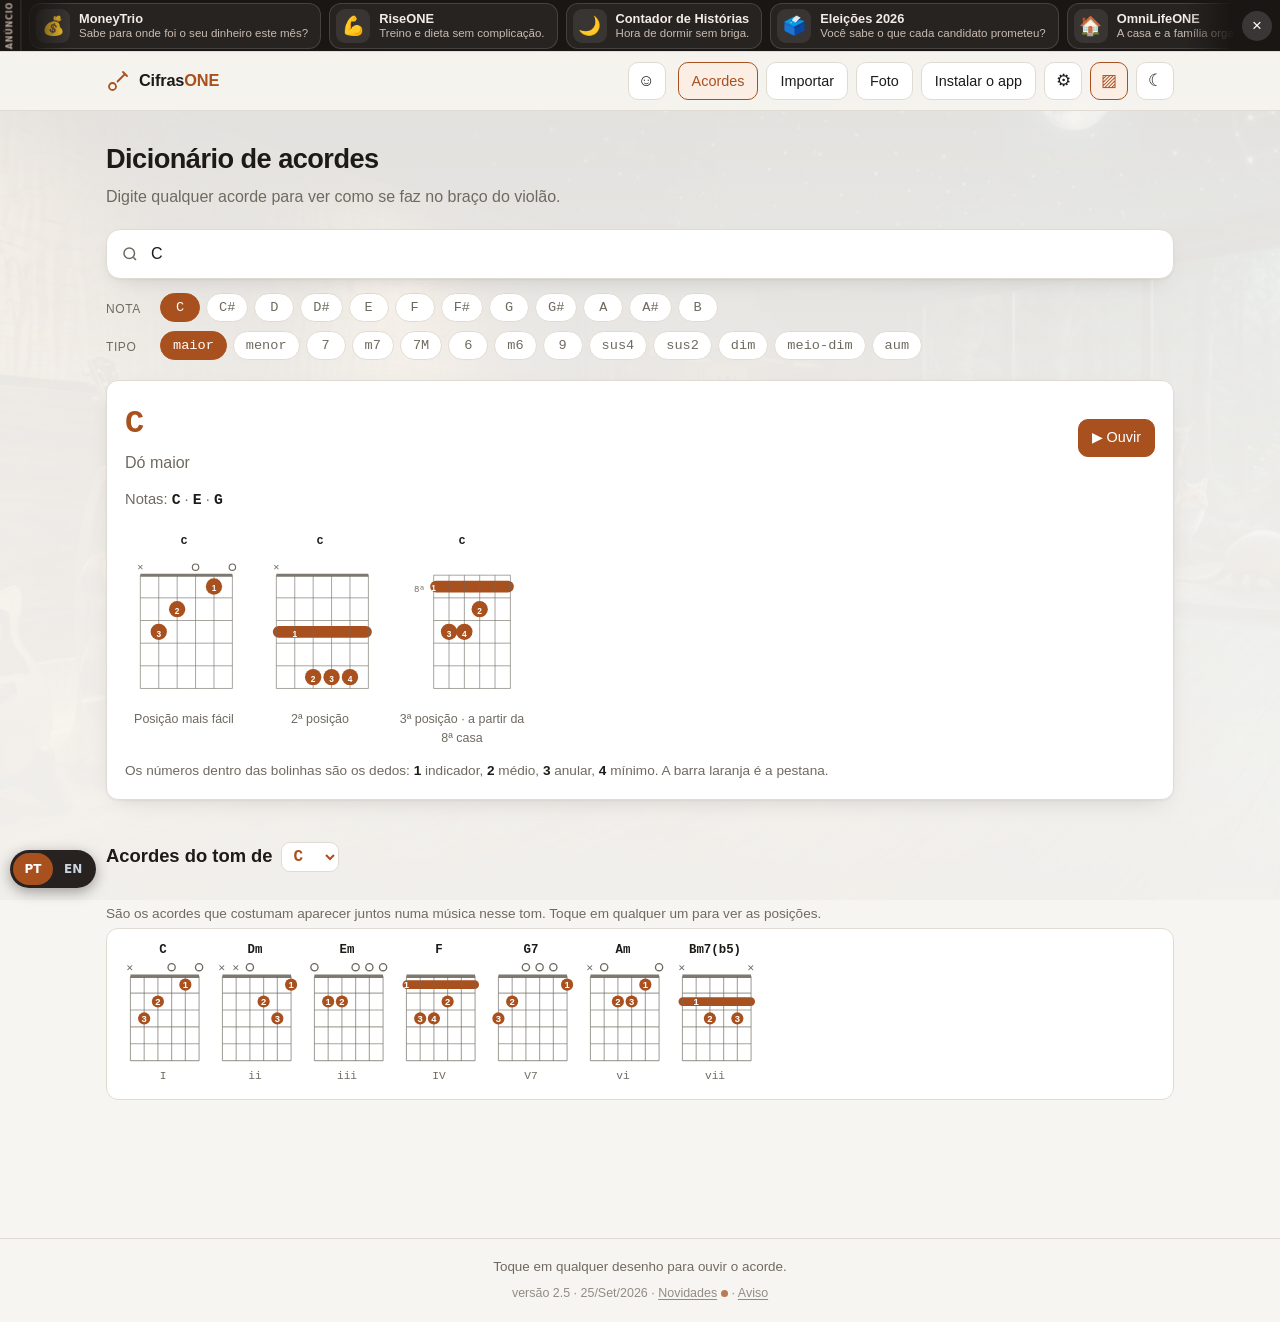
==== commit 3a71fa30: "Add files via upload" ====
--- a/acordes.html
+++ b/acordes.html
@@ -63,6 +63,7 @@
      igual nos três; o que muda é só o diretrizes-config.js. -->
 <script src="diretrizes.js"></script>
 <script src="diretrizes-config.js"></script>
+<script src="anuncios.js"></script>
 <script src="acordes.js"></script>
 <script src="comum.js"></script>
 <script src="aviso.js"></script>
--- a/estilo.css
+++ b/estilo.css
@@ -859,3 +859,99 @@
 /* ---------- nome do app: Cifras + ONE colorido ---------- */
 .marca-nome{ font-weight:700; letter-spacing:-.01em; }
 .marca-one{ color:var(--destaque); font-weight:800; }
+
+/* ---------- histórico de versões (Novidades) ---------- */
+.versao-item{ border-top:1px solid var(--borda); padding-top:12px; margin-top:12px; }
+.versao-item:first-of-type{ border-top:0; margin-top:4px; }
+.versao-item h3{ display:flex; align-items:center; gap:8px; flex-wrap:wrap; margin:0 0 6px !important; font-size:1rem; }
+.versao-item h3 small{ color:var(--texto-fraco); font-weight:400; font-size:.82rem; }
+.versao-item ul{ margin:0; padding-left:20px; line-height:1.6; }
+.selo-novo{
+  background:var(--destaque); color:#fff; border-radius:999px;
+  font-size:.68rem; font-weight:700; padding:2px 8px; text-transform:uppercase; letter-spacing:.04em;
+}
+/* bolinha no link "Novidades" até a pessoa abrir a versão nova */
+[data-abre-novidades].tem-novidade::after{
+  content:""; display:inline-block; width:7px; height:7px; margin-left:4px;
+  border-radius:50%; background:var(--destaque); vertical-align:middle;
+}
+
+/* ============================================================
+   Anúncios (anuncios.js): carrossel na faixa do topo e pop-up
+   ============================================================ */
+.dgo-banner.cf-faixa{ padding:0 8px 0 0 !important; align-items:stretch !important; }
+.dgo-banner.cf-faixa .dgo-x{ align-self:center; }
+.cf-carrossel{ flex:1; min-width:0; display:flex; align-items:stretch; min-height:50px; }
+.cf-tag{
+  writing-mode:vertical-rl; transform:rotate(180deg);
+  font-size:.5rem; font-weight:700; letter-spacing:.1em; text-transform:uppercase;
+  color:#b9a89c; padding:2px 4px; border-left:1px solid rgba(255,255,255,.12);
+  display:flex; align-items:center; justify-content:center; flex:none; user-select:none;
+}
+.cf-janela{
+  flex:1; min-width:0; overflow:hidden; display:flex; align-items:center;
+  -webkit-mask-image:linear-gradient(90deg,transparent,#000 4%,#000 96%,transparent);
+          mask-image:linear-gradient(90deg,transparent,#000 4%,#000 96%,transparent);
+}
+.cf-trilho{
+  display:inline-flex; align-items:center; gap:8px; padding:0 8px; white-space:nowrap;
+  animation:cf-anda 40s linear infinite; will-change:transform;
+}
+.cf-carrossel:hover .cf-trilho, .cf-carrossel.parado .cf-trilho{ animation-play-state:paused; }
+@keyframes cf-anda{ from{ transform:translateX(0); } to{ transform:translateX(-50%); } }
+@media (prefers-reduced-motion: reduce){
+  .cf-janela{ overflow-x:auto; }
+  .cf-trilho{ animation:none; }
+}
+.dgo-banner .cf-item{
+  flex:none !important; display:inline-flex !important; align-items:center; gap:9px;
+  line-height:1.15 !important; overflow:visible !important;
+  color:#f4ece6; text-decoration:none;
+  background:rgba(255,255,255,.06); border:1px solid rgba(255,255,255,.14);
+  border-radius:12px !important; padding:5px 12px 5px 6px;
+}
+.dgo-banner .cf-item:hover{ border-color:#e08a4f; }
+.cf-img{ width:34px; height:34px; border-radius:9px; object-fit:cover; flex:none; background:rgba(255,255,255,.08); }
+.dgo-banner img.cf-img{ max-height:34px; }
+.cf-emoji{ display:inline-flex; align-items:center; justify-content:center; font-size:1.15rem; }
+.cf-txt{ display:flex; flex-direction:column; font-family:var(--fonte); }
+.cf-txt b{ font-size:.8rem; }
+.cf-txt b em{ font-style:normal; font-size:.6rem; color:#e08a4f; margin-left:4px; text-transform:uppercase; }
+.cf-txt small{ font-size:.72rem; color:#c9bbb1; }
+@media (max-width:560px){ .cf-txt small{ display:none; } }
+
+/* pop-up: no computador deitado, no celular em pé */
+.cf-pop{
+  position:fixed; inset:0; z-index:2147483300;
+  background:rgba(8,10,14,.66); backdrop-filter:blur(3px);
+  display:flex; align-items:center; justify-content:center; padding:16px;
+}
+.cf-pop-caixa{
+  width:100%; max-width:640px; background:var(--fundo-card); color:var(--texto);
+  border:1px solid var(--borda); border-radius:20px; overflow:hidden;
+  box-shadow:0 24px 70px -20px rgba(0,0,0,.55);
+}
+.cf-pop-topo{ display:flex; align-items:center; gap:10px; padding:10px 12px; border-bottom:1px solid var(--borda); }
+.cf-pop-selo{
+  font-size:.66rem; font-weight:700; letter-spacing:.12em; text-transform:uppercase;
+  border:1px solid var(--borda); border-radius:999px; padding:3px 9px; color:var(--texto-fraco);
+}
+.cf-pop-aviso{ flex:1; text-align:right; font-size:.8rem; color:var(--texto-fraco); }
+.cf-pop-x{
+  width:34px; height:34px; border-radius:50%; border:1px solid var(--borda);
+  background:var(--fundo-suave); color:var(--texto); font:inherit; font-weight:700; cursor:pointer;
+}
+.cf-pop-x:disabled{ cursor:not-allowed; opacity:.75; }
+.cf-pop-corpo{ display:flex; gap:18px; padding:18px; align-items:center; }
+.cf-pop-arte{ flex:0 0 36%; display:flex; justify-content:center; }
+.cf-pop-img{ width:100%; max-width:170px; border-radius:16px; }
+.cf-pop-img.cf-emoji{ font-size:4rem; max-width:none; }
+.cf-pop-texto{ flex:1; min-width:0; }
+.cf-pop-nome{ font-size:.75rem; letter-spacing:.08em; text-transform:uppercase; color:var(--texto-fraco); }
+.cf-pop-texto h2{ margin:.2em 0 .3em; font-size:1.3rem; letter-spacing:-.01em; }
+.cf-pop-texto p{ margin:0 0 14px; color:var(--texto-fraco); }
+@media (max-width:560px){
+  .cf-pop-corpo{ flex-direction:column; text-align:center; }
+  .cf-pop-arte{ flex-basis:auto; }
+  .cf-pop-img{ max-width:110px; }
+}
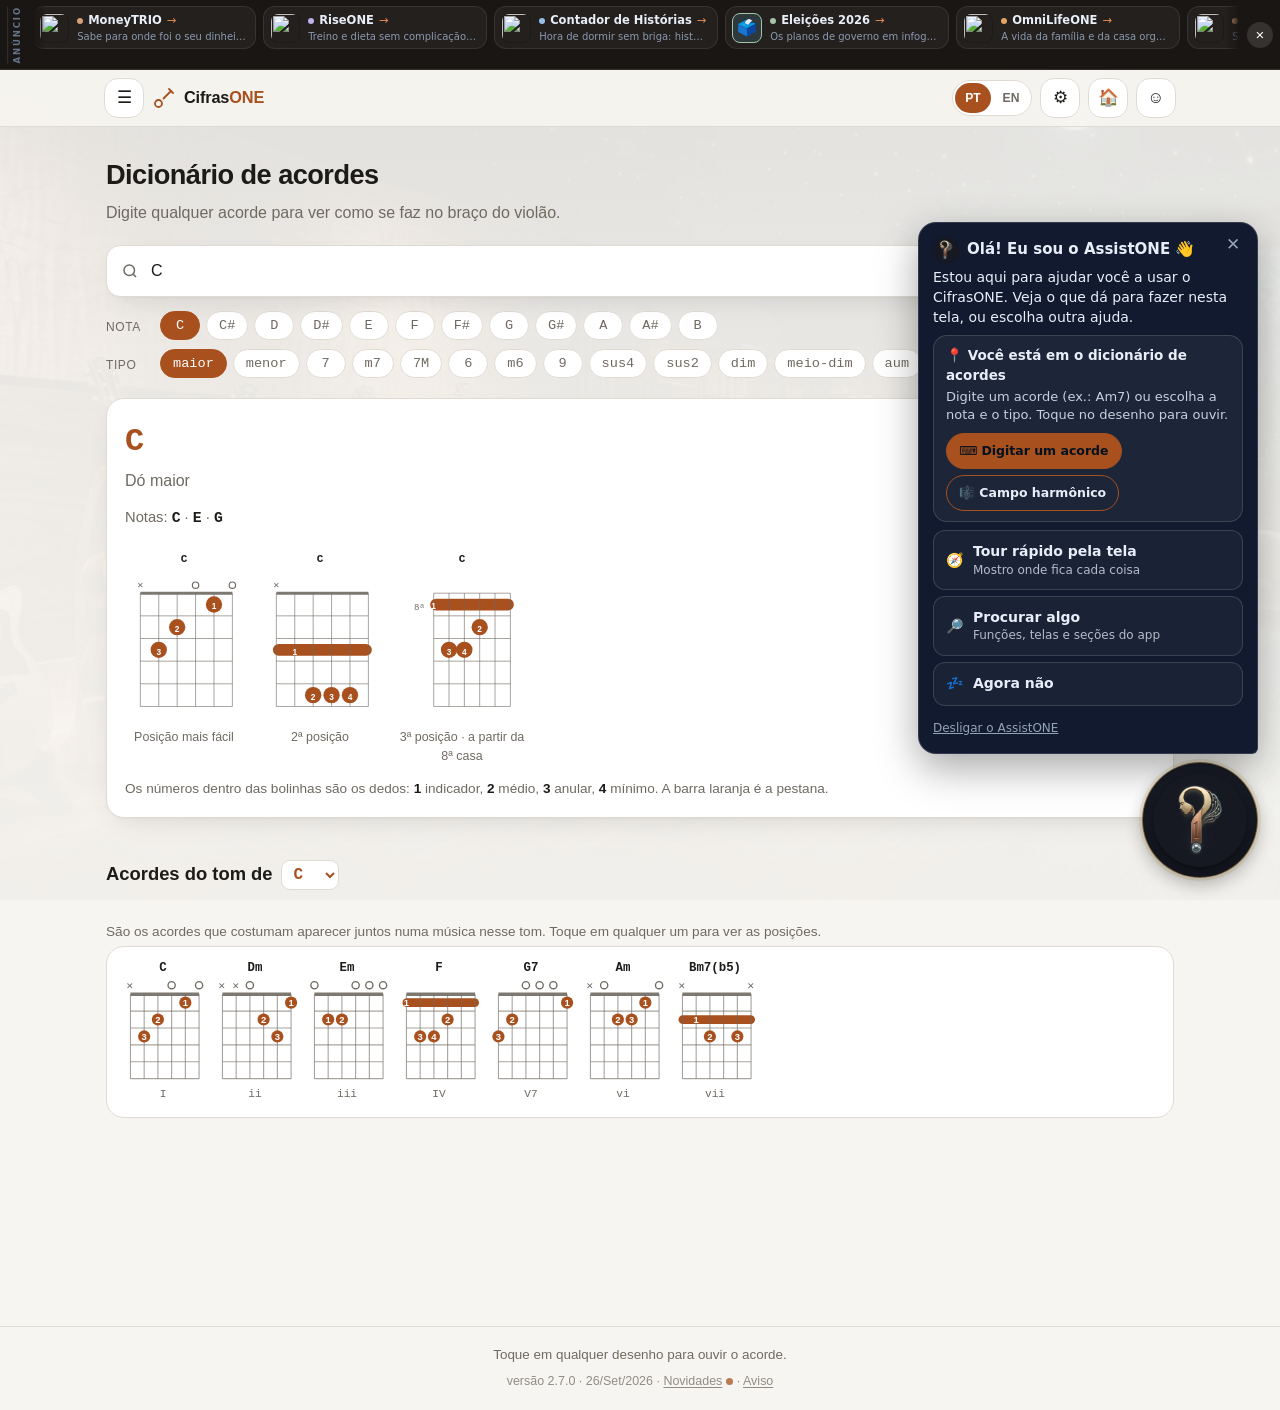
==== commit 6453f7a6: "CifrasONE 2.7.0: visual mobile-first, AssistONE e cofre de IA com troca automática Módulo comum dire" ====
--- a/acordes.html
+++ b/acordes.html
@@ -58,12 +58,11 @@
 </footer>
 
 <script src="idioma.js"></script>
-<!-- Diretrizes gerais: idioma, anúncio, conta, avisos, nuvem e instalação.
-     Estes dois arquivos são o padrão dos seus apps. O diretrizes.js é
-     igual nos três; o que muda é só o diretrizes-config.js. -->
+<!-- Diretrizes gerais (módulo comum SolverONE): idioma, anúncios, conta,
+     avisos, nuvem, IA, AssistONE e instalação. O diretrizes.js é igual em
+     todos os apps; o que muda é só o diretrizes-config.js. -->
 <script src="diretrizes.js"></script>
 <script src="diretrizes-config.js"></script>
-<script src="anuncios.js"></script>
 <script src="acordes.js"></script>
 <script src="comum.js"></script>
 <script src="aviso.js"></script>
--- a/estilo.css
+++ b/estilo.css
@@ -14,8 +14,10 @@
   --destaque:     #a8501e;
   --destaque-claro:#fbeee5;
   --acorde:       #a8501e;
-  --sombra:       0 1px 2px rgba(0,0,0,.05), 0 8px 24px -12px rgba(0,0,0,.18);
-  --raio:         12px;
+  --sombra:       0 1px 2px rgba(0,0,0,.04), 0 10px 30px -14px rgba(0,0,0,.16);
+  --raio:         18px;   /* cartões e painéis */
+  --raio-m:       14px;   /* botões e campos */
+  --raio-p:       10px;   /* detalhes pequenos */
   --fonte: -apple-system, BlinkMacSystemFont, "Segoe UI", Roboto, "Helvetica Neue", Arial, sans-serif;
   --fonte-cifra: ui-monospace, "SF Mono", "Cascadia Mono", Menlo, Consolas, "Liberation Mono", monospace;
   --veu: linear-gradient(180deg, rgba(247,245,241,.90) 0%, rgba(247,245,241,.955) 55%, rgba(247,245,241,.975) 100%);
@@ -32,7 +34,7 @@
   --destaque-claro:#2a2119;
   --acorde:       #f0a26a;
   --veu: linear-gradient(180deg, rgba(17,19,24,.66) 0%, rgba(17,19,24,.88) 55%, rgba(17,19,24,.94) 100%);
-  --sombra:       0 1px 2px rgba(0,0,0,.4), 0 8px 24px -12px rgba(0,0,0,.6);
+  --sombra:       0 1px 2px rgba(0,0,0,.35), 0 10px 30px -14px rgba(0,0,0,.55);
 }
 
 *{ box-sizing:border-box; }
@@ -58,25 +60,31 @@
   border-bottom:1px solid var(--borda);
 }
 .topo-interno{
-  max-width:1100px; margin:0 auto; padding:10px 16px;
-  display:flex; align-items:center; gap:12px;
-}
-.marca{ display:flex; align-items:center; gap:9px; font-weight:700; letter-spacing:-.01em; }
+  max-width:1100px; margin:0 auto; padding:8px 14px;
+  display:flex; align-items:center; gap:8px;
+}
+.marca{ display:flex; align-items:center; gap:8px; font-weight:700; letter-spacing:-.01em; min-width:0; }
 .marca svg{ width:24px; height:24px; flex:none; color:var(--destaque); }
-.marca span{ font-size:1.02rem; }
+.marca span{ font-size:1.02rem; white-space:nowrap; }
 .topo .espaco{ flex:1; }
+.so-pc{ display:none !important; }
+.so-celular{ display:none !important; }
+@media (min-width:761px){ .so-pc{ display:inline-flex !important; } }
+@media (max-width:760px){ .so-celular{ display:inline-flex !important; } }
 
 .botao{
   display:inline-flex; align-items:center; justify-content:center; gap:6px;
-  min-height:38px; padding:0 13px;
-  border:1px solid var(--borda); border-radius:10px;
+  min-height:40px; padding:0 14px;
+  border:1px solid var(--borda); border-radius:var(--raio-m);
   background:var(--fundo-card); color:var(--texto);
-  font:inherit; font-size:.9rem; cursor:pointer;
+  font:inherit; font-size:.9rem; font-weight:500; cursor:pointer;
+  -webkit-tap-highlight-color:transparent;
   transition:background .15s, border-color .15s, transform .06s;
 }
 .botao:hover{ background:var(--fundo-suave); }
 .botao:active{ transform:translateY(1px); }
-.botao.icone{ width:38px; padding:0; font-size:1.05rem; }
+.botao:focus-visible{ outline:2px solid var(--destaque); outline-offset:2px; }
+.botao.icone{ width:40px; padding:0; font-size:1.05rem; }
 .botao.forte{ background:var(--destaque); border-color:var(--destaque); color:#fff; }
 .botao.ativo{ background:var(--destaque-claro); border-color:var(--destaque); color:var(--destaque); }
 
@@ -88,8 +96,8 @@
 
 .caixa-busca{ position:relative; margin-bottom:14px; }
 .caixa-busca input{
-  width:100%; min-height:50px; padding:0 44px 0 44px;
-  border:1px solid var(--borda); border-radius:14px;
+  width:100%; min-height:52px; padding:0 44px 0 44px;
+  border:1px solid var(--borda); border-radius:var(--raio-m);
   background:var(--fundo-card); color:var(--texto);
   font:inherit; font-size:1rem; box-shadow:var(--sombra);
 }
@@ -117,7 +125,7 @@
 .cartao{
   display:flex; align-items:center; gap:12px;
   background:var(--fundo-card); border:1px solid var(--borda);
-  border-radius:var(--raio); padding:13px 14px; min-width:0;
+  border-radius:var(--raio); padding:14px 16px; min-width:0;
   transition:border-color .15s, transform .08s, box-shadow .15s;
 }
 .cartao:hover{ border-color:var(--destaque); box-shadow:var(--sombra); transform:translateY(-1px); }
@@ -127,7 +135,7 @@
 .cartao .tom{
   flex:none; font-family:var(--fonte-cifra); font-size:.8rem; font-weight:700;
   color:var(--destaque); background:var(--destaque-claro);
-  border-radius:8px; padding:4px 8px;
+  border-radius:var(--raio-p); padding:4px 8px;
 }
 .estrela{
   flex:none; border:0; background:none; cursor:pointer; font-size:1.15rem;
@@ -208,7 +216,7 @@
   position:fixed; left:8px; right:8px; top:auto !important;
   bottom:calc(8px + env(safe-area-inset-bottom, 0px));
   height:auto; max-height:40vh; overflow:auto; align-content:center;
-  border-radius:16px; box-shadow:var(--sombra);
+  border-radius:20px; box-shadow:var(--sombra);
   background:color-mix(in srgb, var(--fundo-card) 96%, transparent);
   justify-content:center; padding:9px 10px;
   transition:transform .24s ease, opacity .24s ease;
@@ -266,16 +274,18 @@
 .gaveta{
   position:fixed; inset:auto 0 0 0; z-index:60;
   background:var(--fundo-card); border-top:1px solid var(--borda);
-  box-shadow:var(--sombra); padding:16px;
-  transform:translateY(110%); transition:transform .22s ease;
-}
+  border-radius:22px 22px 0 0;
+  box-shadow:0 -12px 40px -18px rgba(0,0,0,.4); padding:16px 16px calc(16px + env(safe-area-inset-bottom, 0px));
+  transform:translateY(110%); transition:transform .22s cubic-bezier(.2,.8,.2,1);
+}
+@media (prefers-reduced-motion: reduce){ .gaveta{ transition:none; } }
 .gaveta[aberta]{ transform:none; }
 .gaveta-interna{ max-width:520px; margin:0 auto; }
 .gaveta h2{ font-size:1rem; margin:0 0 4px; }
 .gaveta p{ margin:0 0 12px; color:var(--texto-fraco); font-size:.85rem; }
 .cordas{ display:grid; grid-template-columns:repeat(6,1fr); gap:8px; }
 .corda{
-  border:1px solid var(--borda); border-radius:10px; background:var(--fundo);
+  border:1px solid var(--borda); border-radius:var(--raio-m); background:var(--fundo);
   padding:11px 4px; text-align:center; cursor:pointer; font:inherit; color:var(--texto);
 }
 .corda:hover{ background:var(--fundo-suave); }
@@ -287,12 +297,20 @@
 .rodape{ border-top:1px solid var(--borda); margin-top:40px; padding:18px 0; color:var(--texto-fraco); font-size:.84rem; text-align:center; }
 
 @media (max-width:640px){
-  .topo-interno{ padding:8px 12px; gap:8px; }
+  .topo-interno{ padding:7px 10px; gap:5px; }
+  .marca{ gap:6px; }
   .marca span{ font-size:.95rem; }
-  .conteudo{ padding:16px 12px 90px; }
+  /* na página da cifra o cabeçalho tem mais ícones: só o violão, sem o nome */
+  .marca.marca-curta span{ display:none; }
+  .botao.icone{ width:36px; min-height:36px; }
+  .conteudo{ padding:14px 12px 90px; }
   .lista{ grid-template-columns:minmax(0,1fr); }
-  .painel{ top:53px; gap:7px 10px; }
+  .painel{ top:51px; gap:7px 10px; }
   .cabecalho-musica h1{ font-size:1.3rem; }
+  /* menos texto no celular: os subtítulos saem, os campos falam por si */
+  .chamada p:not(:has(a)){ display:none; }
+  .chamada h1{ font-size:1.45rem; margin-bottom:.4em; }
+  body[data-pagina="cifra"] .rodape > span:first-child{ display:none; }  /* atalhos de teclado não valem no toque */
 }
 
 @media print{
@@ -315,6 +333,7 @@
   background:var(--fundo-card); border:1px solid var(--borda);
   border-radius:var(--raio); padding:18px; margin-bottom:26px; box-shadow:var(--sombra);
 }
+@media (max-width:640px){ .cartao-acorde{ padding:14px; } }
 .cabeca-acorde{ display:flex; align-items:center; gap:14px; flex-wrap:wrap; }
 .cabeca-acorde h2{ margin:0; font-size:2rem; font-family:var(--fonte-cifra); color:var(--destaque); letter-spacing:-.02em; }
 .porextenso{ margin:2px 0 0; color:var(--texto-fraco); }
@@ -373,7 +392,7 @@
 .capa{
   position:relative; display:flex; align-items:flex-end;
   min-height:180px; margin:0 0 20px;
-  border-radius:16px; overflow:hidden;
+  border-radius:22px; overflow:hidden;
   background:linear-gradient(135deg, #472c1a, #190f08);
   box-shadow:var(--sombra);
 }
@@ -390,18 +409,19 @@
 .capa-texto p{ margin:0; color:rgba(255,255,255,.8); }
 
 @media (max-width:640px){
-  .capa{ min-height:148px; border-radius:14px; }
-  .capa-texto{ padding:18px; }
-  .capa-texto h1{ font-size:1.45rem; }
-  .capa-texto p{ font-size:.9rem; }
+  .capa{ min-height:132px; border-radius:20px; margin-bottom:14px; }
+  .capa-texto{ padding:16px; }
+  .capa-texto h1{ font-size:1.4rem; }
+  .capa-texto p{ display:none; }   /* menos texto no celular: a busca já diz o que fazer */
   .capa::after{ background:linear-gradient(180deg, rgba(12,8,5,.35) 0%, rgba(12,8,5,.9) 70%); }
 }
 
 /* ---------- página de importar cifra ---------- */
 .passo{
   background:var(--fundo-card); border:1px solid var(--borda);
-  border-radius:var(--raio); padding:18px; margin-bottom:16px;
-}
+  border-radius:var(--raio); padding:18px; margin-bottom:14px;
+}
+@media (max-width:640px){ .passo{ padding:14px; } }
 .passo h2{ font-size:1.08rem; margin:0 0 12px; display:flex; align-items:center; gap:9px; }
 .passo h3{ font-size:.95rem; margin:20px 0 6px; }
 .passo h3:first-of-type{ margin-top:4px; }
@@ -416,8 +436,8 @@
 .campo.curto{ max-width:110px; }
 .campo > span{ font-size:.76rem; color:var(--texto-fraco); text-transform:uppercase; letter-spacing:.04em; }
 .campo input, .selecao.larga{
-  font:inherit; min-height:40px; padding:0 10px; width:100%;
-  border:1px solid var(--borda); border-radius:9px;
+  font:inherit; min-height:42px; padding:0 12px; width:100%;
+  border:1px solid var(--borda); border-radius:var(--raio-p);
   background:var(--fundo); color:var(--texto);
 }
 .campo input:focus, .selecao.larga:focus, .area:focus{ outline:2px solid var(--destaque); outline-offset:1px; }
@@ -425,7 +445,7 @@
 
 .area{
   width:100%; min-height:260px; padding:12px;
-  border:1px solid var(--borda); border-radius:10px;
+  border:1px solid var(--borda); border-radius:var(--raio-m);
   background:var(--fundo); color:var(--texto);
   font-family:var(--fonte-cifra); font-size:13px; line-height:1.5;
   white-space:pre; overflow-wrap:normal; overflow-x:auto; resize:vertical;
@@ -597,7 +617,7 @@
 /* ---------- janela do aviso ---------- */
 .janela{
   width:min(720px, 94vw); max-height:88vh; padding:0;
-  border:1px solid var(--borda); border-radius:16px;
+  border:1px solid var(--borda); border-radius:22px;
   background:var(--fundo-card); color:var(--texto);
   box-shadow:0 24px 70px -20px rgba(0,0,0,.55);
   overflow:hidden;
@@ -646,8 +666,9 @@
   background:var(--fundo-suave); padding:11px 13px; font-size:.9rem;
 }
 @media (max-width:640px){
-  .janela{ width:100vw; max-width:100vw; max-height:100vh; height:100vh; border-radius:0; border:0; }
-  .janela-texto{ max-height:calc(100vh - 70px); padding:22px 18px 10px; }
+  /* no celular a janela sobe de baixo, como uma folha, e deixa o topo respirar */
+  .janela{ width:100vw; max-width:100vw; max-height:92vh; height:auto; margin:auto 0 0; border-radius:22px 22px 0 0; border:0; }
+  .janela-texto{ max-height:calc(92vh - 70px); padding:22px 18px 10px; }
   .form-remocao .dupla{ grid-template-columns:1fr; }
 }
 
@@ -753,28 +774,96 @@
    página da foto (OCR)
    ============================================================ */
 
-/* ---------- menu do topo ---------- */
+/* ---------- menu ☰: gaveta lateral, igual nos apps SolverONE ----------
+   Abre da esquerda com o fundo escurecendo (0,2 s), fecha no ✕, no Esc,
+   tocando fora, ao escolher um destino ou no Voltar do celular. */
 .topo-interno{ position:relative; }
-.menu-topo{ display:flex; align-items:center; gap:8px; }
-.abre-menu{ display:none; }
+.abre-menu{ display:inline-flex; }
 .botao.conta{ font-size:1rem; }
-
+.menu-icones{ display:flex; gap:8px; }
+
+.gaveta-menu{ position:fixed; inset:0; z-index:80; visibility:hidden; pointer-events:none; }
+.gaveta-menu.aberta{ visibility:visible; pointer-events:auto; }
+.gaveta-fundo{
+  position:absolute; inset:0; background:rgba(8,10,14,.5); backdrop-filter:blur(2px);
+  opacity:0; transition:opacity .2s ease;
+}
+.gaveta-menu.aberta .gaveta-fundo{ opacity:1; }
+.gaveta-painel{
+  position:absolute; top:0; bottom:0; left:0; width:min(320px, 86vw);
+  background:var(--fundo-card); color:var(--texto);
+  border-right:1px solid var(--borda); border-radius:0 22px 22px 0;
+  box-shadow:0 20px 60px -20px rgba(0,0,0,.5);
+  /* começa abaixo da faixa de anúncio (o módulo informa a altura dela em --dgo-topo) */
+  padding:calc(var(--dgo-topo, 0px) + 10px) 12px calc(20px + env(safe-area-inset-bottom, 0px));
+  overflow-y:auto; scrollbar-width:thin;               /* rola com a barra visível */
+  transform:translateX(-102%); transition:transform .22s cubic-bezier(.2,.8,.2,1);
+  outline:none;
+}
+.gaveta-menu.aberta .gaveta-painel{ transform:none; }
+@media (prefers-reduced-motion: reduce){ .gaveta-painel, .gaveta-fundo{ transition:none; } }
+.gaveta-topo{ display:flex; align-items:center; gap:8px; padding:4px 4px 10px; border-bottom:1px solid var(--borda); margin-bottom:6px; }
+.gaveta-topo .marca{ flex:1; font-size:1.05rem; }
+.gaveta-topo .idioma-topo{ margin-right:2px; }
+.gaveta-grupo{ padding:8px 0 4px; }
+.gaveta-grupo h3{
+  margin:6px 6px 4px; font-size:.7rem; font-weight:700; letter-spacing:.08em;
+  text-transform:uppercase; color:var(--texto-fraco);
+}
+.gaveta-item{
+  display:flex; align-items:center; gap:12px; width:100%; min-height:46px;
+  padding:0 10px; border:0; border-radius:var(--raio-m); background:none;
+  color:var(--texto); font:inherit; font-size:.97rem; text-align:left; cursor:pointer;
+  -webkit-tap-highlight-color:transparent;
+}
+.gaveta-item:hover{ background:var(--fundo-suave); }
+.gaveta-item:focus-visible{ outline:2px solid var(--destaque); outline-offset:-2px; }
+.gaveta-item.atual{ background:var(--destaque-claro); color:var(--destaque); font-weight:600; }
+.gaveta-item .ico{ width:26px; text-align:center; font-size:1.1rem; flex:none; }
+.gaveta-item .marca-check{ margin-left:auto; color:var(--destaque); opacity:0; }
+.gaveta-item[aria-pressed="true"] .marca-check{ opacity:1; }
+
+/* ---------- PT | EN ---------- */
+.idioma-topo{
+  display:inline-flex; align-items:center; gap:2px; padding:2px;
+  border:1px solid var(--borda); border-radius:999px; background:var(--fundo-card);
+}
+.idioma-topo button{
+  border:0; background:none; color:var(--texto-fraco); font:inherit; font-size:.76rem; font-weight:700;
+  min-width:36px; min-height:30px; padding:0 8px; border-radius:999px; cursor:pointer;
+}
+.idioma-topo button.ativo{ background:var(--destaque); color:#fff; }
+
+/* ---------- barra de baixo (celular): os atalhos principais ----------
+   Não aparece na cifra, onde o rodapé é da barra de tocar. */
+.barra-baixo{ display:none; }
 @media (max-width:760px){
-  .abre-menu{ display:inline-flex; }
-  .menu-topo{
-    display:none; position:absolute; left:12px; top:calc(100% + 8px);
-    flex-direction:column; align-items:stretch; gap:6px; min-width:210px;
-    background:var(--fundo-card); border:1px solid var(--borda);
-    border-radius:14px; box-shadow:var(--sombra); padding:9px; z-index:70;
+  .barra-baixo{
+    position:fixed; left:0; right:0; bottom:0; z-index:48;
+    display:grid; grid-template-columns:repeat(4, 1fr);
+    background:color-mix(in srgb, var(--fundo-card) 94%, transparent);
+    backdrop-filter:saturate(180%) blur(14px);
+    border-top:1px solid var(--borda);
+    padding:4px 6px calc(4px + env(safe-area-inset-bottom, 0px));
   }
-  .menu-topo.aberto{ display:flex; }
-  .menu-topo .botao{ justify-content:flex-start; width:100%; min-height:40px; }
-  .menu-topo .botao.icone{ width:100%; padding:0 10px; }
-  /* Configurações, fundo e tema: três ícones lado a lado, não uma lista */
-  .menu-topo .menu-icones{ display:flex; gap:6px; }
-  .menu-topo .menu-icones .botao.icone{ flex:1; justify-content:center; font-size:1.15rem; }
-}
-.menu-icones{ display:flex; gap:8px; }
+  .barra-baixo a{
+    display:flex; flex-direction:column; align-items:center; justify-content:center; gap:2px;
+    min-height:52px; border-radius:var(--raio-m); color:var(--texto-fraco);
+    font-size:.68rem; font-weight:600; -webkit-tap-highlight-color:transparent;
+  }
+  .barra-baixo a .ico{ font-size:1.25rem; line-height:1; }
+  .barra-baixo a.atual{ color:var(--destaque); background:var(--destaque-claro); }
+  body.tem-barra-baixo .conteudo{ padding-bottom:calc(96px + env(safe-area-inset-bottom, 0px)); }
+  body.tem-barra-baixo .rodape{ margin-bottom:8px; }
+  /* o AssistONE (do módulo) fica acima da barra de baixo */
+  body.tem-barra-baixo{ --dgo-aone-sobe:66px; }
+  /* a gaveta do afinador e o botão de Play ficam acima dela também */
+  body.tem-barra-baixo .gaveta{ bottom:calc(66px + env(safe-area-inset-bottom, 0px)); }
+}
+/* com o AssistONE na tela, o último item da página não fica atrás dele */
+body.dgo-aone-on .conteudo{ padding-bottom:max(110px, 12vh); }
+body.tem-barra-baixo.dgo-aone-on .conteudo{ padding-bottom:calc(150px + env(safe-area-inset-bottom, 0px)); }
+body.modo-palco #dgo-aone{ display:none !important; }
 
 /* ---------- página da conta ---------- */
 .perfis{ display:grid; grid-template-columns:repeat(auto-fit, minmax(190px,1fr)); gap:10px; margin-bottom:14px; }
@@ -819,36 +908,23 @@
 
 /* ============================================================
    Encaixe com o módulo das diretrizes (diretrizes.js)
-   O módulo desenha o banner, o botão PT/EN e as telas de conta,
-   avisos e configurações. Aqui só dizemos onde eles não devem
-   aparecer neste site.
+   O módulo desenha a faixa de anúncio (carrossel e pop-up), o AssistONE
+   e as telas de conta, avisos, IA e configurações. Aqui só dizemos como
+   eles se vestem neste site e onde não devem aparecer.
    ============================================================ */
 
-/* a barra do banner vem azul-escura de fábrica (o módulo é o mesmo
-   nos três apps); aqui ela veste o marrom do site */
-.dgo-banner{ background:#1a1614 !important; border-bottom-color:var(--borda) !important; }
-.dgo-idioma{ background:rgba(26,22,20,.94) !important; }
-.dgo-idioma button.dgo-on{ background:var(--destaque) !important; color:#fff !important; }
-
-/* no modo celular a tela é da cifra: nada de banner nem de botão
-   de idioma flutuando por cima da música */
-body.modo-palco .dgo-banner,
-body.modo-palco .dgo-idioma{ display:none !important; }
-
-/* o botão PT/EN do módulo fica embaixo à esquerda; o botão redondo
-   de Play/Pause fica embaixo à direita. Um não encosta no outro. */
-.dgo-idioma{ z-index:54; }
-
-/* com o banner do módulo no ar, a barra do topo desce sozinha
-   (ele usa a lista seletoresTopoFixo do diretrizes-config.js) */
-@media print{ .dgo-banner, .dgo-idioma{ display:none !important; } }
-
-/* no celular, o botão PT/EN sai da frente da letra junto com a barra
-   do topo (ao rolar para baixo) e volta junto com ela (ao rolar para cima) */
-@media (max-width:640px){
-  .dgo-idioma{ transition:opacity .2s ease; }
-  body.topo-oculto .dgo-idioma{ opacity:0; pointer-events:none; }
-}
+/* a faixa vem azul-escura de fábrica (o módulo é o mesmo em todos os
+   apps); aqui ela veste o marrom do site */
+.dgo-faixa{ background:#1a1614 !important; border-bottom-color:rgba(255,255,255,.1) !important; }
+.dgo-faixa .dgo-card{ border-radius:12px !important; }
+.dgo-faixa .dgo-seta{ color:#e08a4f !important; }
+
+/* no modo celular a tela é da cifra: nada de faixa por cima da música */
+body.modo-palco .dgo-faixa{ display:none !important; }
+@media print{ .dgo-faixa, #dgo-aone, .barra-baixo, .gaveta-menu{ display:none !important; } }
+
+/* as janelas do módulo (conta, configurações, IA) com os cantos do site */
+.dgo-modal .dgo-caixa{ border-radius:22px !important; }
 
 /* a linha que está sendo lida em voz alta */
 .cifra .l-lendo{
@@ -875,83 +951,3 @@
   content:""; display:inline-block; width:7px; height:7px; margin-left:4px;
   border-radius:50%; background:var(--destaque); vertical-align:middle;
 }
-
-/* ============================================================
-   Anúncios (anuncios.js): carrossel na faixa do topo e pop-up
-   ============================================================ */
-.dgo-banner.cf-faixa{ padding:0 8px 0 0 !important; align-items:stretch !important; }
-.dgo-banner.cf-faixa .dgo-x{ align-self:center; }
-.cf-carrossel{ flex:1; min-width:0; display:flex; align-items:stretch; min-height:50px; }
-.cf-tag{
-  writing-mode:vertical-rl; transform:rotate(180deg);
-  font-size:.5rem; font-weight:700; letter-spacing:.1em; text-transform:uppercase;
-  color:#b9a89c; padding:2px 4px; border-left:1px solid rgba(255,255,255,.12);
-  display:flex; align-items:center; justify-content:center; flex:none; user-select:none;
-}
-.cf-janela{
-  flex:1; min-width:0; overflow:hidden; display:flex; align-items:center;
-  -webkit-mask-image:linear-gradient(90deg,transparent,#000 4%,#000 96%,transparent);
-          mask-image:linear-gradient(90deg,transparent,#000 4%,#000 96%,transparent);
-}
-.cf-trilho{
-  display:inline-flex; align-items:center; gap:8px; padding:0 8px; white-space:nowrap;
-  animation:cf-anda 40s linear infinite; will-change:transform;
-}
-.cf-carrossel:hover .cf-trilho, .cf-carrossel.parado .cf-trilho{ animation-play-state:paused; }
-@keyframes cf-anda{ from{ transform:translateX(0); } to{ transform:translateX(-50%); } }
-@media (prefers-reduced-motion: reduce){
-  .cf-janela{ overflow-x:auto; }
-  .cf-trilho{ animation:none; }
-}
-.dgo-banner .cf-item{
-  flex:none !important; display:inline-flex !important; align-items:center; gap:9px;
-  line-height:1.15 !important; overflow:visible !important;
-  color:#f4ece6; text-decoration:none;
-  background:rgba(255,255,255,.06); border:1px solid rgba(255,255,255,.14);
-  border-radius:12px !important; padding:5px 12px 5px 6px;
-}
-.dgo-banner .cf-item:hover{ border-color:#e08a4f; }
-.cf-img{ width:34px; height:34px; border-radius:9px; object-fit:cover; flex:none; background:rgba(255,255,255,.08); }
-.dgo-banner img.cf-img{ max-height:34px; }
-.cf-emoji{ display:inline-flex; align-items:center; justify-content:center; font-size:1.15rem; }
-.cf-txt{ display:flex; flex-direction:column; font-family:var(--fonte); }
-.cf-txt b{ font-size:.8rem; }
-.cf-txt b em{ font-style:normal; font-size:.6rem; color:#e08a4f; margin-left:4px; text-transform:uppercase; }
-.cf-txt small{ font-size:.72rem; color:#c9bbb1; }
-@media (max-width:560px){ .cf-txt small{ display:none; } }
-
-/* pop-up: no computador deitado, no celular em pé */
-.cf-pop{
-  position:fixed; inset:0; z-index:2147483300;
-  background:rgba(8,10,14,.66); backdrop-filter:blur(3px);
-  display:flex; align-items:center; justify-content:center; padding:16px;
-}
-.cf-pop-caixa{
-  width:100%; max-width:640px; background:var(--fundo-card); color:var(--texto);
-  border:1px solid var(--borda); border-radius:20px; overflow:hidden;
-  box-shadow:0 24px 70px -20px rgba(0,0,0,.55);
-}
-.cf-pop-topo{ display:flex; align-items:center; gap:10px; padding:10px 12px; border-bottom:1px solid var(--borda); }
-.cf-pop-selo{
-  font-size:.66rem; font-weight:700; letter-spacing:.12em; text-transform:uppercase;
-  border:1px solid var(--borda); border-radius:999px; padding:3px 9px; color:var(--texto-fraco);
-}
-.cf-pop-aviso{ flex:1; text-align:right; font-size:.8rem; color:var(--texto-fraco); }
-.cf-pop-x{
-  width:34px; height:34px; border-radius:50%; border:1px solid var(--borda);
-  background:var(--fundo-suave); color:var(--texto); font:inherit; font-weight:700; cursor:pointer;
-}
-.cf-pop-x:disabled{ cursor:not-allowed; opacity:.75; }
-.cf-pop-corpo{ display:flex; gap:18px; padding:18px; align-items:center; }
-.cf-pop-arte{ flex:0 0 36%; display:flex; justify-content:center; }
-.cf-pop-img{ width:100%; max-width:170px; border-radius:16px; }
-.cf-pop-img.cf-emoji{ font-size:4rem; max-width:none; }
-.cf-pop-texto{ flex:1; min-width:0; }
-.cf-pop-nome{ font-size:.75rem; letter-spacing:.08em; text-transform:uppercase; color:var(--texto-fraco); }
-.cf-pop-texto h2{ margin:.2em 0 .3em; font-size:1.3rem; letter-spacing:-.01em; }
-.cf-pop-texto p{ margin:0 0 14px; color:var(--texto-fraco); }
-@media (max-width:560px){
-  .cf-pop-corpo{ flex-direction:column; text-align:center; }
-  .cf-pop-arte{ flex-basis:auto; }
-  .cf-pop-img{ max-width:110px; }
-}
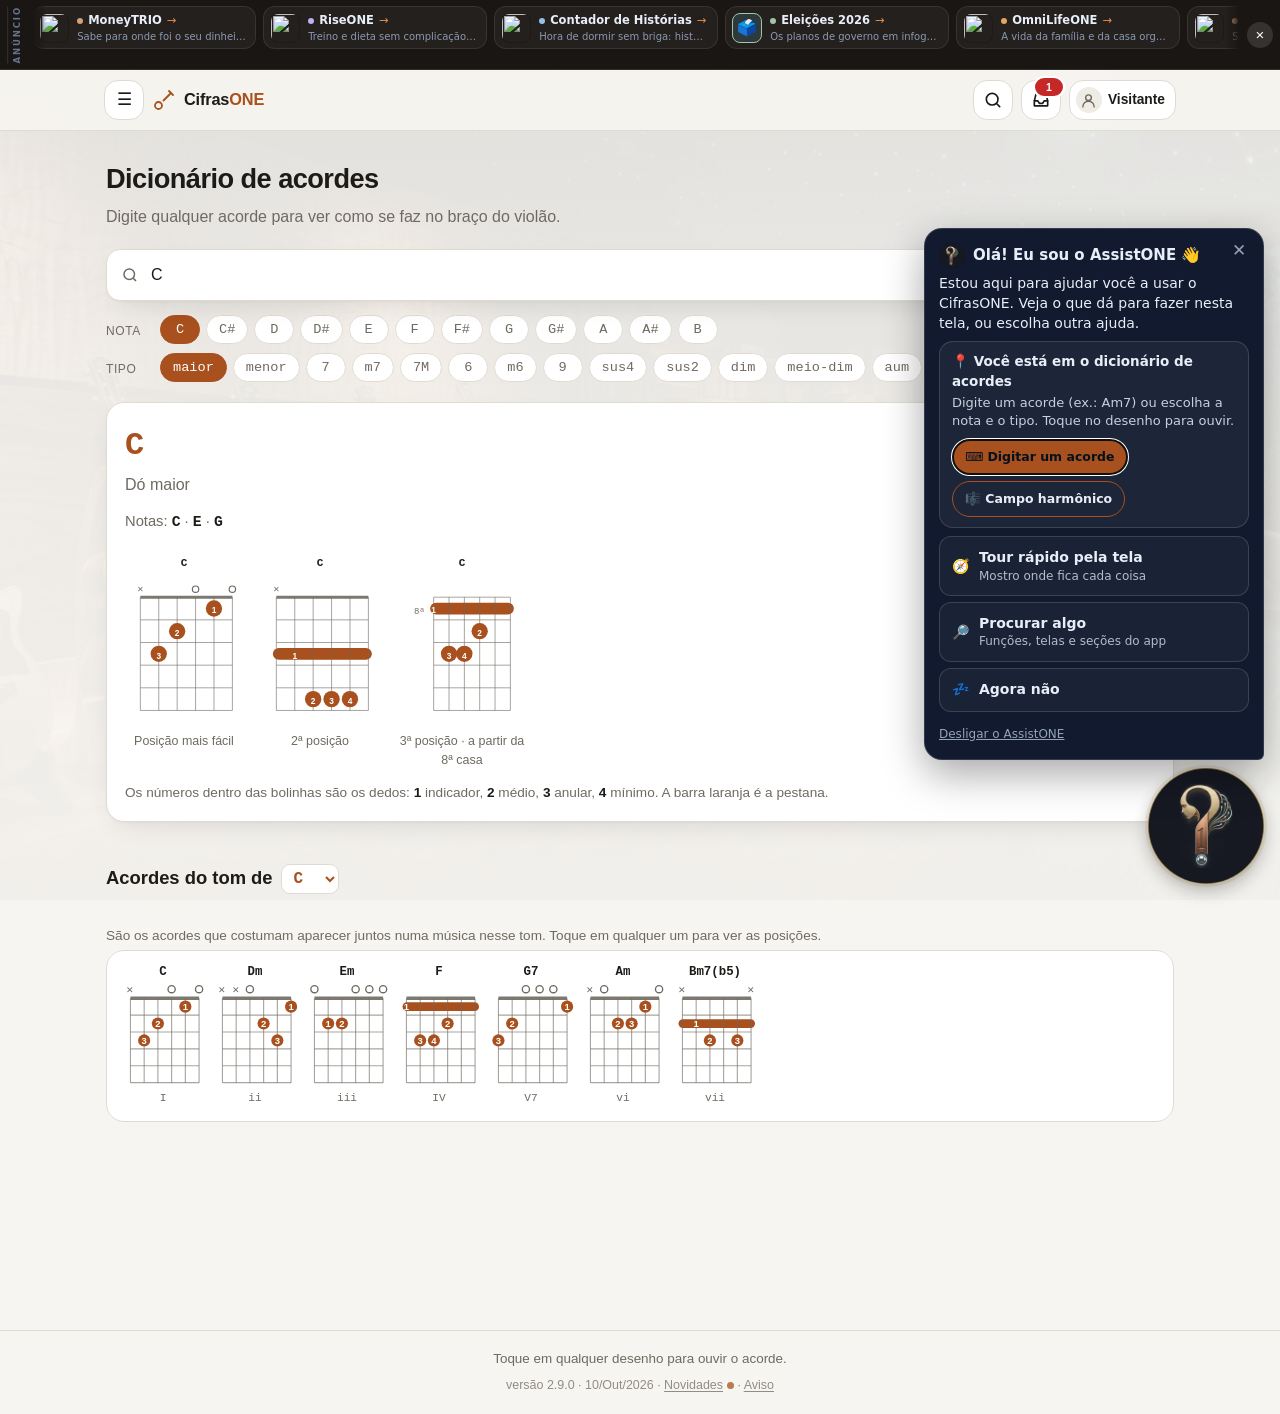
==== commit f6c964d9: "CifrasONE 2.9.0: obedece aos interruptores do RootifyONE (Controle dos apps) recursos.js (cópia avul" ====
--- a/acordes.html
+++ b/acordes.html
@@ -61,6 +61,8 @@
 <!-- Diretrizes gerais (módulo comum SolverONE): idioma, anúncios, conta,
      avisos, nuvem, IA, AssistONE e instalação. O diretrizes.js é igual em
      todos os apps; o que muda é só o diretrizes-config.js. -->
+<!-- Interruptores do RootifyONE (Controle dos apps): carrega antes do app. -->
+<script src="recursos.js" data-app="cifras-violao"></script>
 <script src="diretrizes.js"></script>
 <script src="diretrizes-config.js"></script>
 <script src="acordes.js"></script>
--- a/estilo.css
+++ b/estilo.css
@@ -40,6 +40,8 @@
 *{ box-sizing:border-box; }
 [hidden]{ display:none !important; }
 html{ color-scheme: light dark; background:var(--fundo); }
+/* a faixa de anúncio e o topo são fixos: o foco pelo teclado não pode ficar atrás deles (WCAG 2.4.11) */
+html{ scroll-padding-top:calc(var(--dgo-topo, 0px) + 64px); }
 html[data-tema="claro"]{ color-scheme: light; }
 html[data-tema="escuro"]{ color-scheme: dark; }
 
@@ -67,6 +69,11 @@
 .marca svg{ width:24px; height:24px; flex:none; color:var(--destaque); }
 .marca span{ font-size:1.02rem; white-space:nowrap; }
 .topo .espaco{ flex:1; }
+/* área de toque de 44 px em todos os botões do topo (a diretriz), sem crescer o desenho:
+   o ::after estica o alvo 2 px (computador) ou 4 px (celular, botões de 36 px) para cada lado */
+.topo .botao.icone{ position:relative; }
+.topo .botao.icone::after{ content:''; position:absolute; inset:-2px; }
+.marca{ min-height:44px; }
 .so-pc{ display:none !important; }
 .so-celular{ display:none !important; }
 @media (min-width:761px){ .so-pc{ display:inline-flex !important; } }
@@ -297,7 +304,10 @@
 .rodape{ border-top:1px solid var(--borda); margin-top:40px; padding:18px 0; color:var(--texto-fraco); font-size:.84rem; text-align:center; }
 
 @media (max-width:640px){
-  .topo-interno{ padding:7px 10px; gap:5px; }
+  .topo-interno{ padding:7px 10px; gap:8px; }
+  .topo .botao.icone::after{ inset:-4px; }
+  /* na cifra o ⤴ compartilhar vai para o menu ☰ (cabe em 320 px com os 3 itens fixos) */
+  .topo #btn-compartilhar{ display:none; }
   .marca{ gap:6px; }
   .marca span{ font-size:.95rem; }
   /* na página da cifra o cabeçalho tem mais ícones: só o violão, sem o nome */
@@ -584,9 +594,25 @@
   .diagramas .diagrama{ width:74px; }
 }
 
-/* ---------- barra de ferramentas mais enxuta no celular ---------- */
+/* ---------- barra de ferramentas no celular: uma linha só ----------
+   Fica o essencial (tom, Play, velocidade, letra, 📱); o ⋯ abre o resto
+   (↺, capo, guia, voz, ⤢). Vale no modo normal e no modo celular. */
+.so-celular-inline{ display:none; }
+@media (max-width:760px){
+  .so-pc-inline{ display:none; }
+  .so-celular-inline{ display:inline-flex; }
+  .painel .secundario{ display:none !important; }
+  .painel.expandido .secundario{ display:inline-flex !important; }
+  .painel.expandido .grupo.secundario{ display:flex !important; }
+  .painel > .rotulo, .painel .grupo > .rotulo{ display:none; }
+  .painel #btn-mais{ margin-left:auto; }
+  .painel.expandido #btn-mais{ background:var(--destaque-claro); border-color:var(--destaque); color:var(--destaque); }
+  body.modo-palco .painel{ max-height:none; }
+  body.modo-palco .painel .some-no-palco{ display:none !important; }
+  body.modo-palco.barra-oculta .painel.expandido .secundario{ display:none !important; }
+}
 @media (max-width:640px){
-  .painel{ gap:6px 8px; padding:8px; }
+  .painel{ gap:6px 6px; padding:8px; }
   .painel .rotulo{ font-size:.68rem; letter-spacing:.03em; }
   .painel .botao{ min-height:36px; padding:0 9px; font-size:.86rem; }
   .painel .botao.icone{ width:33px; padding:0; }
@@ -770,7 +796,7 @@
 
 /* ============================================================
    NOVO NA VERSÃO 2.0
-   Faixa de anúncio · menu do topo · botão de idioma · contas ·
+   Faixa de anúncio · menu do topo · perfil e inbox · contas ·
    página da foto (OCR)
    ============================================================ */
 
@@ -804,7 +830,6 @@
 @media (prefers-reduced-motion: reduce){ .gaveta-painel, .gaveta-fundo{ transition:none; } }
 .gaveta-topo{ display:flex; align-items:center; gap:8px; padding:4px 4px 10px; border-bottom:1px solid var(--borda); margin-bottom:6px; }
 .gaveta-topo .marca{ flex:1; font-size:1.05rem; }
-.gaveta-topo .idioma-topo{ margin-right:2px; }
 .gaveta-grupo{ padding:8px 0 4px; }
 .gaveta-grupo h3{
   margin:6px 6px 4px; font-size:.7rem; font-weight:700; letter-spacing:.08em;
@@ -823,16 +848,89 @@
 .gaveta-item .marca-check{ margin-left:auto; color:var(--destaque); opacity:0; }
 .gaveta-item[aria-pressed="true"] .marca-check{ opacity:1; }
 
-/* ---------- PT | EN ---------- */
-.idioma-topo{
-  display:inline-flex; align-items:center; gap:2px; padding:2px;
-  border:1px solid var(--borda); border-radius:999px; background:var(--fundo-card);
-}
-.idioma-topo button{
-  border:0; background:none; color:var(--texto-fraco); font:inherit; font-size:.76rem; font-weight:700;
-  min-width:36px; min-height:30px; padding:0 8px; border-radius:999px; cursor:pointer;
-}
-.idioma-topo button.ativo{ background:var(--destaque); color:#fff; }
+/* ---------- topo: 🔍 📥 👤 (diretriz de 02/Out/2026) ----------
+   À direita só três itens fixos. O 👤 mostra foto ou iniciais de quem
+   está conectado (e o apelido no computador); o 📥 leva o contador de
+   não lidas; o menu do 👤 cresce a partir do botão (0,2 s). */
+.topo .icone-svg{ width:20px; height:20px; display:block; }
+.botao.com-contador{ position:relative; }
+.contador{
+  position:absolute; top:-5px; right:-5px; min-width:18px; height:18px; padding:0 5px;
+  border-radius:999px; background:#c62828; color:#fff; font-size:.66rem; font-weight:800;
+  display:inline-flex; align-items:center; justify-content:center; line-height:1;
+  border:2px solid var(--fundo-card); box-sizing:content-box;
+}
+.botao.perfil{ gap:6px; }
+.avatar{
+  width:26px; height:26px; border-radius:50%; flex:none; overflow:hidden;
+  background:var(--destaque); color:#fff; font-size:.7rem; font-weight:800; letter-spacing:.02em;
+  display:inline-flex; align-items:center; justify-content:center;
+}
+.avatar img{ width:100%; height:100%; object-fit:cover; display:block; }
+.avatar.sem-foto{ background:var(--fundo-suave); color:var(--texto-fraco); }
+.avatar.sem-foto .icone-svg{ width:17px; height:17px; }
+.avatar.grande{ width:46px; height:46px; font-size:1rem; }
+.avatar.grande.sem-foto .icone-svg{ width:26px; height:26px; }
+.perfil-apelido{
+  display:none; font-size:.86rem; font-weight:600; max-width:120px;
+  overflow:hidden; text-overflow:ellipsis; white-space:nowrap;
+}
+@media (min-width:761px){
+  .botao.perfil{ width:auto; padding:0 10px 0 6px; }
+  .perfil-apelido{ display:inline; }
+}
+.menu-perfil{
+  position:absolute; top:calc(100% + 6px); right:10px; z-index:85;
+  width:min(320px, calc(100vw - 20px)); padding:8px;
+  background:var(--fundo-card); color:var(--texto); border:1px solid var(--borda);
+  border-radius:var(--raio); box-shadow:var(--sombra), 0 24px 60px -20px rgba(0,0,0,.45);
+  transform-origin:top right; transform:scale(.96) translateY(-6px); opacity:0;
+  visibility:hidden; pointer-events:none;
+  transition:transform .2s cubic-bezier(.2,.8,.2,1), opacity .2s ease, visibility 0s linear .2s;
+}
+.menu-perfil.aberto{ transform:none; opacity:1; visibility:visible; pointer-events:auto; transition-delay:0s; }
+@media (prefers-reduced-motion: reduce){ .menu-perfil{ transition:none; } }
+.perfil-cabeca{
+  display:flex; align-items:center; gap:12px; padding:8px 10px 12px;
+  border-bottom:1px solid var(--borda); margin-bottom:6px; min-width:0;
+}
+.perfil-quem{ min-width:0; flex:1; }
+.perfil-quem b{ display:block; font-size:1rem; overflow:hidden; text-overflow:ellipsis; white-space:nowrap; }
+.perfil-quem small{ display:block; color:var(--texto-fraco); font-size:.78rem; overflow:hidden; text-overflow:ellipsis; white-space:nowrap; }
+.perfil-quem small:empty{ display:none; }
+.menu-perfil .gaveta-item{ min-height:44px; }
+.menu-perfil .gaveta-item > span:nth-child(2){ flex:1; min-width:0; }
+.menu-perfil .gaveta-item small{ display:block; font-size:.74rem; font-weight:400; color:var(--texto-fraco); white-space:normal; line-height:1.3; }
+.menu-perfil .gaveta-item.sair{ color:#c62828; }
+html[data-tema="escuro"] .menu-perfil .gaveta-item.sair{ color:#ff8a80; }
+.menu-perfil .gaveta-item.entrar{ color:var(--destaque); font-weight:600; }
+.menu-perfil hr{ border:0; border-top:1px solid var(--borda); margin:6px 4px; }
+.menu-perfil .switch{
+  margin-left:auto; width:38px; height:22px; border-radius:999px; background:var(--borda);
+  position:relative; flex:none; transition:background .2s;
+}
+.menu-perfil .switch::after{
+  content:''; position:absolute; top:3px; left:3px; width:16px; height:16px; border-radius:50%;
+  background:#fff; box-shadow:0 1px 2px rgba(0,0,0,.3); transition:left .2s;
+}
+.menu-perfil [aria-checked="true"] .switch, .menu-perfil [aria-pressed="true"] .switch{ background:var(--destaque); }
+.menu-perfil [aria-checked="true"] .switch::after, .menu-perfil [aria-pressed="true"] .switch::after{ left:19px; }
+@media (prefers-reduced-motion: reduce){ .menu-perfil .switch, .menu-perfil .switch::after{ transition:none; } }
+
+/* ---------- 📥 inbox (janela) ---------- */
+.inbox-lista{ display:grid; gap:10px; margin:12px 0 16px; }
+.inbox-item{
+  border:1px solid var(--borda); border-radius:var(--raio-m); padding:12px 14px;
+  background:var(--fundo);
+}
+.inbox-item.nova{ border-color:var(--destaque); box-shadow:inset 3px 0 0 var(--destaque); }
+.inbox-item .tipo{ font-size:.7rem; text-transform:uppercase; letter-spacing:.06em; color:var(--texto-fraco); }
+.janela .inbox-item h3{ margin:2px 0 4px; font-size:1rem; }
+.inbox-item p{ margin:0 0 10px; color:var(--texto-fraco); font-size:.9rem; }
+.inbox-item .acoes{ display:flex; gap:6px; flex-wrap:wrap; align-items:center; }
+.inbox-item .acoes .botao{ min-height:36px; font-size:.84rem; padding:0 12px; }
+.inbox-item .lida{ font-size:.84rem; color:var(--texto-fraco); padding:0 6px; }
+.inbox-lista + .vazio, .inbox-lista .vazio{ padding:30px 10px; }
 
 /* ---------- barra de baixo (celular): os atalhos principais ----------
    Não aparece na cifra, onde o rodapé é da barra de tocar. */
@@ -863,7 +961,23 @@
 /* com o AssistONE na tela, o último item da página não fica atrás dele */
 body.dgo-aone-on .conteudo{ padding-bottom:max(110px, 12vh); }
 body.tem-barra-baixo.dgo-aone-on .conteudo{ padding-bottom:calc(150px + env(safe-area-inset-bottom, 0px)); }
-body.modo-palco #dgo-aone{ display:none !important; }
+/* modo celular: o AssistONE fica pequeno, à ESQUERDA (o botão redondo de Play é à direita)
+   e só aparece quando a barra de baixo está recolhida; o balão dele vira o painel de comandos */
+body.modo-palco #dgo-aone{ right:auto; left:10px; bottom:calc(14px + env(safe-area-inset-bottom, 0px)); align-items:flex-start; }
+body.modo-palco .dgo-aone-bt{ width:46px; height:46px; }
+body.modo-palco #dgo-aone.dgo-falando .dgo-aone-bt{ width:64px; height:64px; }
+body.modo-palco .dgo-aone-bolha{ border-radius:18px 18px 18px 6px; max-height:min(78vh, 640px); }
+.aone-comandos{ display:grid; gap:6px; margin:4px 0 6px; }
+.aone-comandos .aone-linha{ display:flex; align-items:center; gap:6px; flex-wrap:wrap; }
+.aone-comandos .aone-rot{ font-size:.68rem; text-transform:uppercase; letter-spacing:.05em; color:#aab4c3; width:46px; flex:none; }
+.aone-comandos button{
+  font:inherit; font-size:.9rem; font-weight:700; min-height:40px; min-width:40px; padding:0 12px;
+  border:1px solid rgba(255,255,255,.2); border-radius:12px; background:rgba(255,255,255,.06); color:#e8eef8; cursor:pointer;
+}
+.aone-comandos button.forte{ flex:1; background:var(--destaque); border-color:var(--destaque); color:#fff; font-size:1rem; min-height:46px; }
+.aone-comandos button.forte.ativo{ background:#e08a4f; }
+.aone-comandos button.ativo:not(.forte){ border-color:var(--destaque); color:#ffb98a; }
+.aone-comandos .aone-valor{ min-width:34px; text-align:center; font-family:var(--fonte-cifra); color:#ffb98a; font-size:1rem; }
 
 /* ---------- página da conta ---------- */
 .perfis{ display:grid; grid-template-columns:repeat(auto-fit, minmax(190px,1fr)); gap:10px; margin-bottom:14px; }
@@ -892,6 +1006,16 @@
   width:100%; max-height:62vh; border-radius:var(--raio);
   background:#000; margin:10px 0; object-fit:contain;
 }
+.palco-ocr{ position:relative; }
+.palco-ocr .video-ocr{ display:block; cursor:crosshair; }
+.anel-foco{
+  position:absolute; width:64px; height:64px; margin:-32px 0 0 -32px; pointer-events:none;
+  border:2px solid #fff; border-radius:50%; box-shadow:0 0 0 2px rgba(0,0,0,.35);
+  animation:anel-foco .9s ease-out forwards;
+}
+@keyframes anel-foco{ from{ transform:scale(1.4); opacity:1; } to{ transform:scale(1); opacity:0; } }
+.dica-foco{ margin:0 0 8px; font-size:.82rem; color:var(--texto-fraco); }
+#lanterna.ligada{ outline:2px solid var(--destaque); }
 .previa-ocr{
   width:100%; height:auto; border:1px solid var(--borda);
   border-radius:var(--raio); background:var(--fundo-card); margin:10px 0;
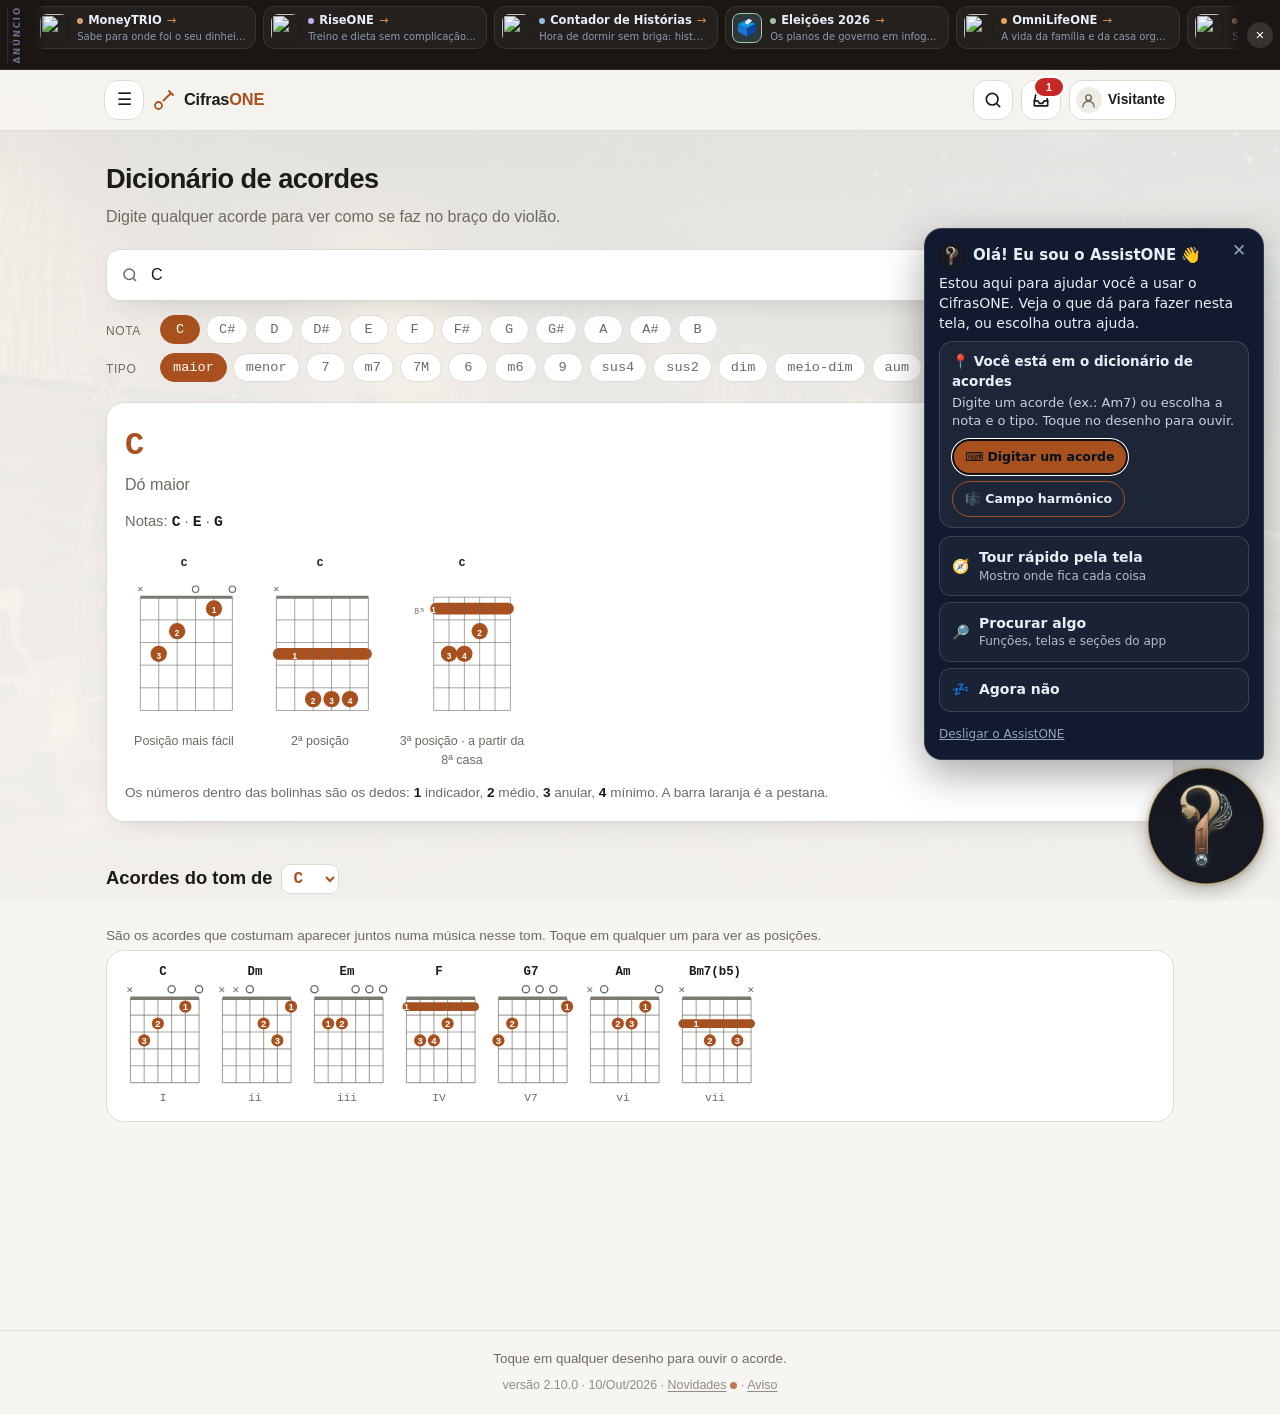
==== commit ddfd41fe: "CifrasONE 2.10.0: Modo DEUS completo e manutenção (recursos.js novo) - recursos-do-app.json com toda" ====
--- a/acordes.html
+++ b/acordes.html
@@ -19,7 +19,7 @@
   <div class="topo-interno"></div>
 </header>
 
-<main class="conteudo" data-dgo-ignorar>
+<main class="conteudo" data-dgo-ignorar data-recurso="acordes">
   <div class="chamada">
     <h1 data-i18n="acordes.titulo">Dicionário de acordes</h1>
     <p data-i18n="acordes.sub">Digite qualquer acorde para ver como se faz no braço do violão.</p>
@@ -46,7 +46,7 @@
 
   <section class="cartao-acorde" id="resultado" hidden></section>
 
-  <section class="campo">
+  <section class="campo" data-recurso="campo-harmonico">
     <h2><span data-i18n="acordes.campo">Acordes do tom de</span> <select id="tom-campo" class="selecao"></select></h2>
     <p class="dica" data-i18n="acordes.campoDica">São os acordes que costumam aparecer juntos numa música nesse tom.</p>
     <div class="diagramas" id="campo-harmonico"></div>
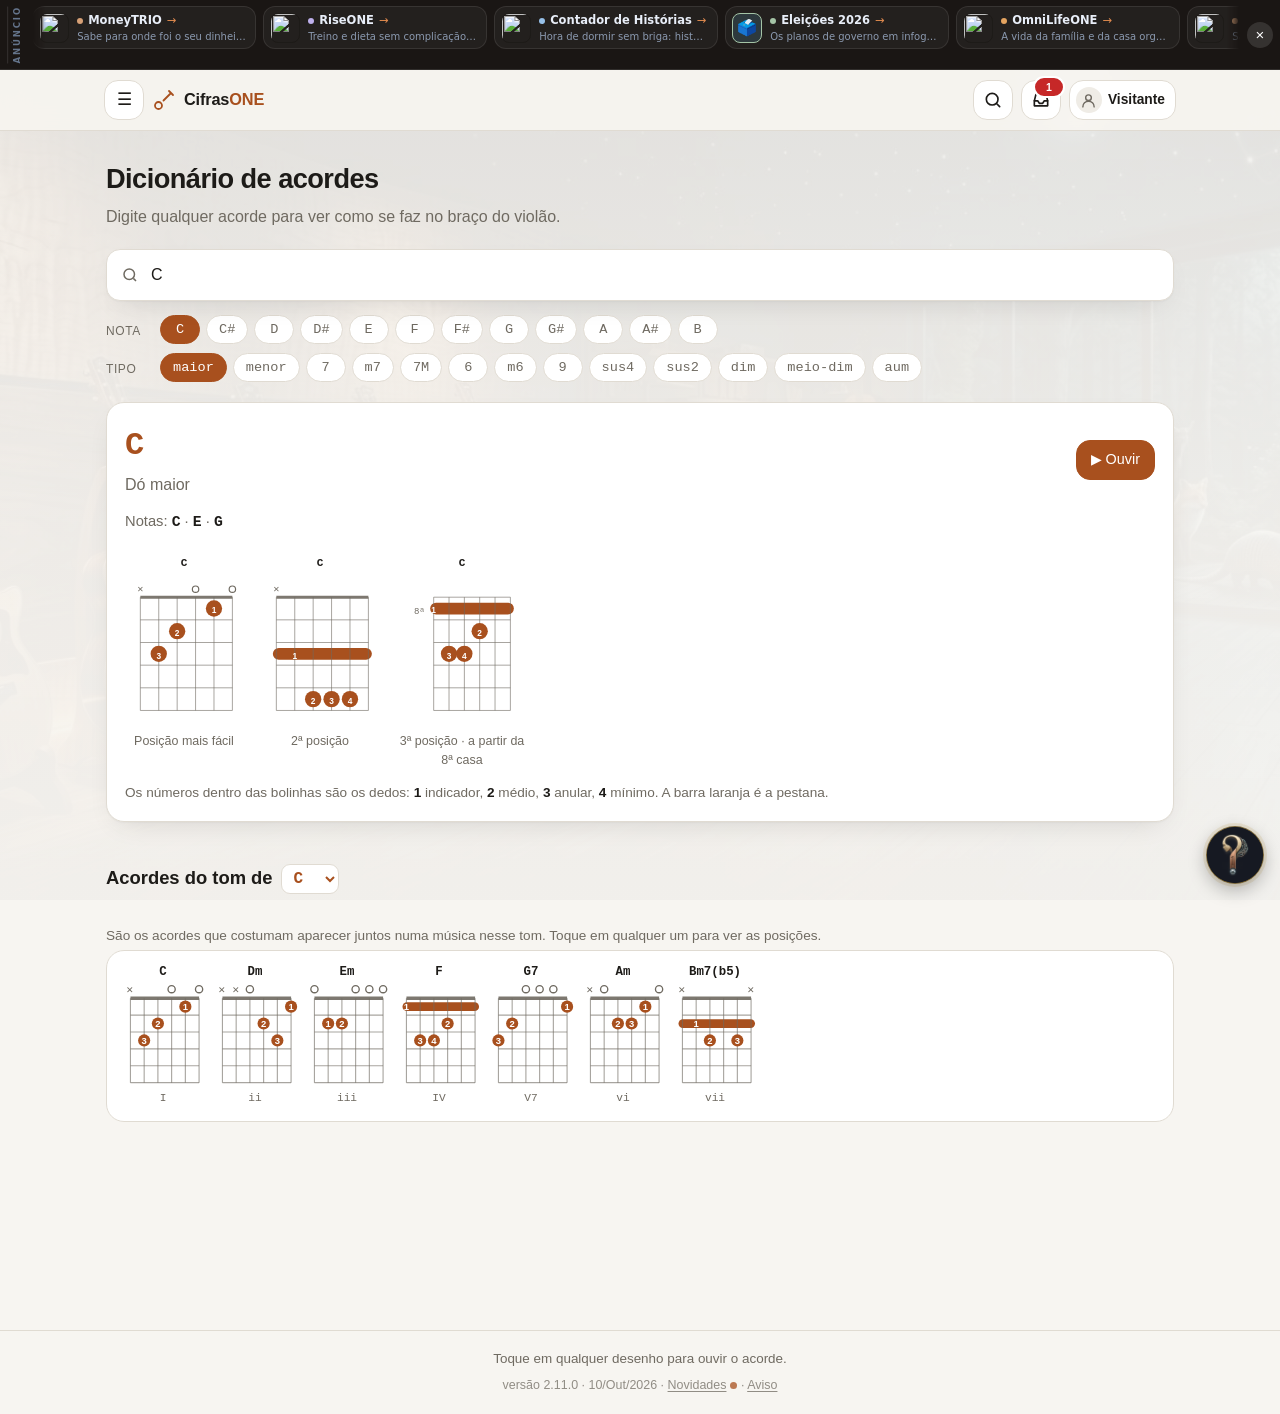
==== commit a284e328: "CifrasONE 2.11.0: módulo comum 1.9.0 + assistone.js 1.0.0 - diretrizes.js 1.1.4 → 1.9.0 e assistone." ====
--- a/acordes.html
+++ b/acordes.html
@@ -61,10 +61,12 @@
 <!-- Diretrizes gerais (módulo comum SolverONE): idioma, anúncios, conta,
      avisos, nuvem, IA, AssistONE e instalação. O diretrizes.js é igual em
      todos os apps; o que muda é só o diretrizes-config.js. -->
-<!-- Interruptores do RootifyONE (Controle dos apps): carrega antes do app. -->
-<script src="recursos.js" data-app="cifras-violao"></script>
+<!-- Interruptores do RootifyONE (Controle dos apps): carrega antes do app.
+     A tela "Em manutenção" é do módulo 1.9.0 (data-manutencao="nao" evita uma segunda). -->
+<script src="recursos.js" data-app="cifras-violao" data-manutencao="nao"></script>
 <script src="diretrizes.js"></script>
 <script src="diretrizes-config.js"></script>
+<script src="assistone.js"></script>
 <script src="acordes.js"></script>
 <script src="comum.js"></script>
 <script src="aviso.js"></script>
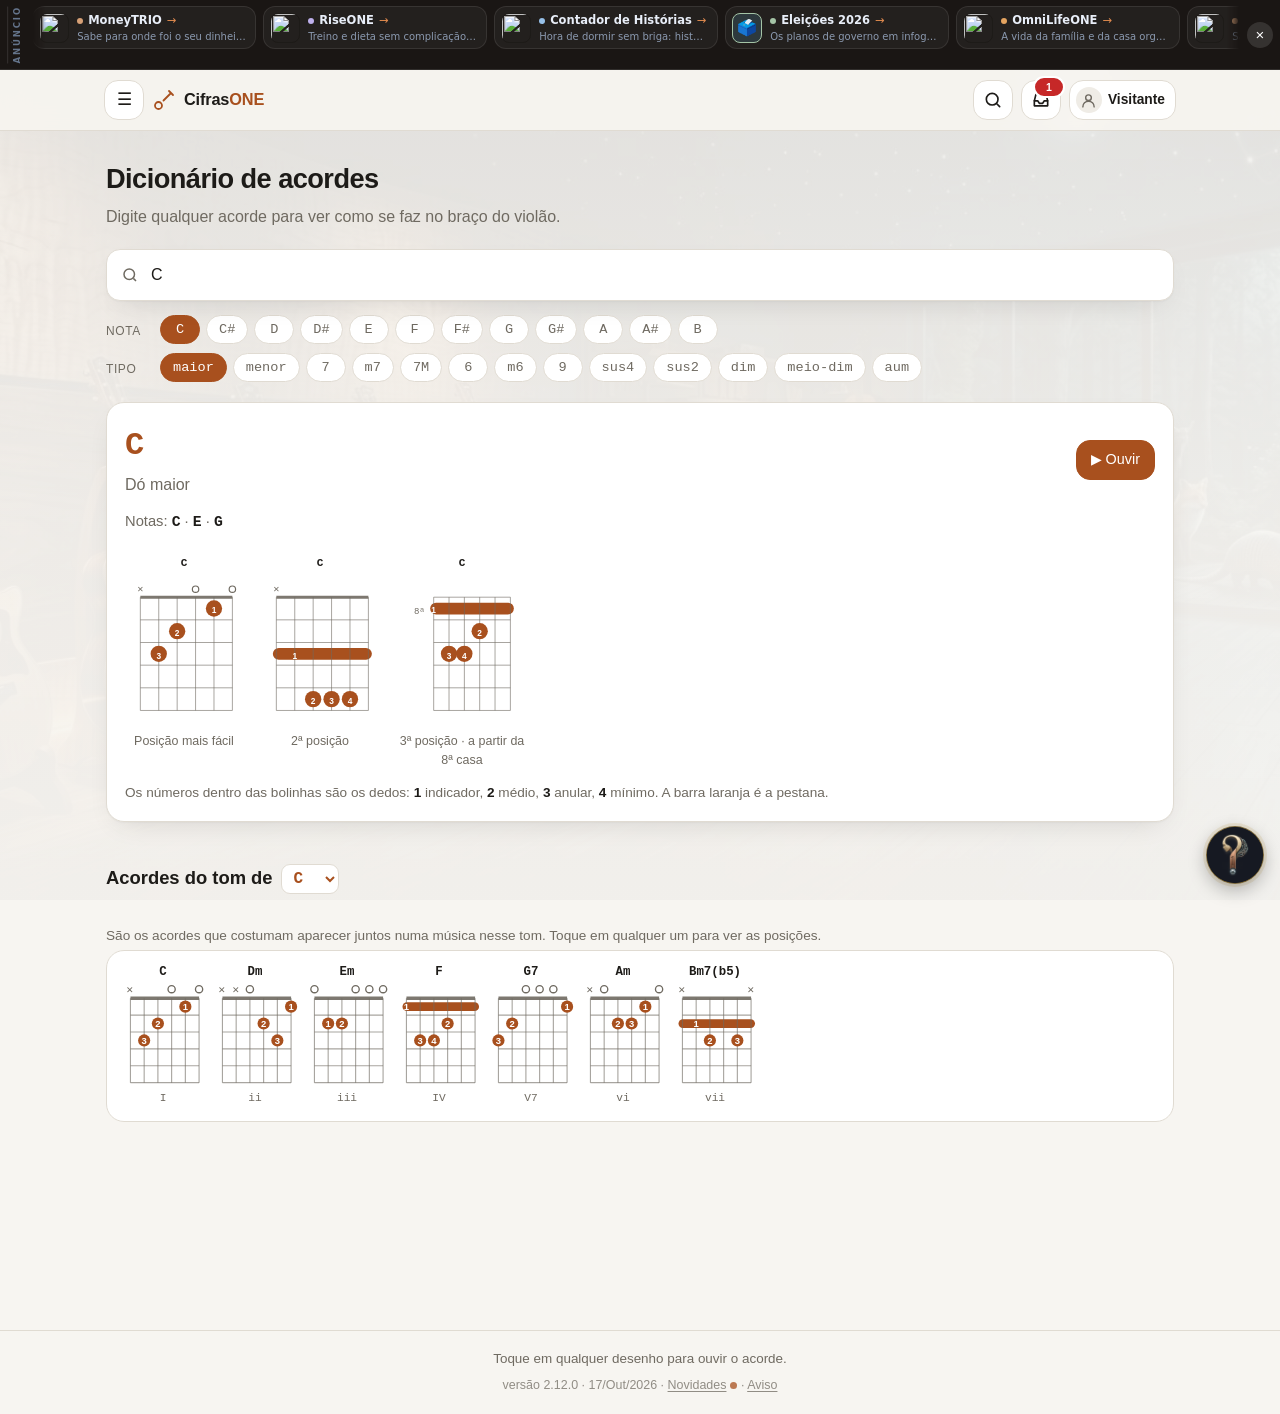
==== commit bdbf7b47: "CifrasONE 2.12.0: janelas pela janela comum e chaves de IA no cofre - diretrizes.js 1.9.0 -> 1.11.0;" ====
--- a/acordes.html
+++ b/acordes.html
@@ -64,6 +64,8 @@
 <!-- Interruptores do RootifyONE (Controle dos apps): carrega antes do app.
      A tela "Em manutenção" é do módulo 1.9.0 (data-manutencao="nao" evita uma segunda). -->
 <script src="recursos.js" data-app="cifras-violao" data-manutencao="nao"></script>
+<script src="janela.js"></script>
+<script src="cofre.js"></script>
 <script src="diretrizes.js"></script>
 <script src="diretrizes-config.js"></script>
 <script src="assistone.js"></script>
--- a/estilo.css
+++ b/estilo.css
@@ -287,6 +287,14 @@
 }
 @media (prefers-reduced-motion: reduce){ .gaveta{ transition:none; } }
 .gaveta[aberta]{ transform:none; }
+/* o afinador é uma janela comum: o <dialog> cobre a tela e o painel fica colado embaixo, como folha */
+dialog.afinador-j[open]{ display:flex; align-items:flex-end; justify-content:center; background:rgba(8,10,14,.45); }
+.afinador-j .gaveta{
+  position:relative; inset:auto; width:100%; transform:none; transition:none; z-index:auto;
+  animation:afinador-sobe .22s cubic-bezier(.2,.8,.2,1);
+}
+@keyframes afinador-sobe{ from{ transform:translateY(40%); } to{ transform:none; } }
+@media (prefers-reduced-motion: reduce){ .afinador-j .gaveta{ animation:none; } }
 .gaveta-interna{ max-width:520px; margin:0 auto; }
 .gaveta h2{ font-size:1rem; margin:0 0 4px; }
 .gaveta p{ margin:0 0 12px; color:var(--texto-fraco); font-size:.85rem; }
@@ -640,15 +648,27 @@
 .texto-legal .volta{ margin-top:2.4em; }
 .texto-legal .volta a{ text-decoration:none; }
 
-/* ---------- janela do aviso ---------- */
+/* ---------- janelas (janela comum, janela.js) ----------
+   O <dialog class="sj janela-fundo"> é a parte escura que cobre a tela; a caixa
+   (.janela) fica dentro dele. Tocar na parte escura fecha. */
+dialog.janela-fundo[open]{
+  display:flex; align-items:center; justify-content:center;
+  background:rgba(8,10,14,.62); backdrop-filter:blur(3px);
+}
 .janela{
+  position:relative;
   width:min(720px, 94vw); max-height:88vh; padding:0;
   border:1px solid var(--borda); border-radius:22px;
   background:var(--fundo-card); color:var(--texto);
   box-shadow:0 24px 70px -20px rgba(0,0,0,.55);
   overflow:hidden;
 }
-.janela::backdrop{ background:rgba(8,10,14,.62); backdrop-filter:blur(3px); }
+/* aviso e confirmação curtos (no lugar do alert/confirm) */
+.janela-curta{ width:min(420px, 94vw); }
+.janela-curta .janela-texto{ padding:22px 22px 8px; }
+.janela-curta h2{ font-size:1.15rem; margin:0 0 .4rem; }
+.janela-curta p{ margin:0; color:var(--texto-fraco); line-height:1.5; }
+.janela-curta .janela-rodape{ display:flex; flex-wrap:wrap; gap:8px; justify-content:flex-end; }
 .janela-texto{
   max-height:calc(88vh - 74px); overflow-y:auto;
   padding:26px 28px 10px; max-width:none;
@@ -808,13 +828,9 @@
 .botao.conta{ font-size:1rem; }
 .menu-icones{ display:flex; gap:8px; }
 
-.gaveta-menu{ position:fixed; inset:0; z-index:80; visibility:hidden; pointer-events:none; }
-.gaveta-menu.aberta{ visibility:visible; pointer-events:auto; }
-.gaveta-fundo{
-  position:absolute; inset:0; background:rgba(8,10,14,.5); backdrop-filter:blur(2px);
-  opacity:0; transition:opacity .2s ease;
-}
-.gaveta-menu.aberta .gaveta-fundo{ opacity:1; }
+/* a gaveta ☰ é uma janela comum: o <dialog> é o fundo escuro e o painel desliza da esquerda.
+   .gaveta-menu é só o esconderijo do painel enquanto ela está fechada. */
+dialog.gaveta-j[open]{ display:block; background:rgba(8,10,14,.5); backdrop-filter:blur(2px); }
 .gaveta-painel{
   position:absolute; top:0; bottom:0; left:0; width:min(320px, 86vw);
   background:var(--fundo-card); color:var(--texto);
@@ -823,11 +839,11 @@
   /* começa abaixo da faixa de anúncio (o módulo informa a altura dela em --dgo-topo) */
   padding:calc(var(--dgo-topo, 0px) + 10px) 12px calc(20px + env(safe-area-inset-bottom, 0px));
   overflow-y:auto; scrollbar-width:thin;               /* rola com a barra visível */
-  transform:translateX(-102%); transition:transform .22s cubic-bezier(.2,.8,.2,1);
   outline:none;
 }
-.gaveta-menu.aberta .gaveta-painel{ transform:none; }
-@media (prefers-reduced-motion: reduce){ .gaveta-painel, .gaveta-fundo{ transition:none; } }
+.gaveta-j .gaveta-painel{ animation:gaveta-entra .22s cubic-bezier(.2,.8,.2,1); }
+@keyframes gaveta-entra{ from{ transform:translateX(-102%); } to{ transform:none; } }
+@media (prefers-reduced-motion: reduce){ .gaveta-j .gaveta-painel{ animation:none; } }
 .gaveta-topo{ display:flex; align-items:center; gap:8px; padding:4px 4px 10px; border-bottom:1px solid var(--borda); margin-bottom:6px; }
 .gaveta-topo .marca{ flex:1; font-size:1.05rem; }
 .gaveta-grupo{ padding:8px 0 4px; }
@@ -890,6 +906,15 @@
 }
 .menu-perfil.aberto{ transform:none; opacity:1; visibility:visible; pointer-events:auto; transition-delay:0s; }
 @media (prefers-reduced-motion: reduce){ .menu-perfil{ transition:none; } }
+/* o menu 👤 é uma janela comum presa ao botão: o <dialog> é transparente (toque fora fecha) e o
+   menu fica logo abaixo do botão (--topo-menu vem do comum.js) */
+dialog.perfil-j[open]{ display:block; background:transparent; }
+.perfil-j .menu-perfil{
+  top:var(--topo-menu, 56px); transition:none;
+  animation:menu-entra .2s cubic-bezier(.2,.8,.2,1);
+}
+@keyframes menu-entra{ from{ transform:scale(.96) translateY(-6px); opacity:0; } to{ transform:none; opacity:1; } }
+@media (prefers-reduced-motion: reduce){ .perfil-j .menu-perfil{ animation:none; } }
 .perfil-cabeca{
   display:flex; align-items:center; gap:12px; padding:8px 10px 12px;
   border-bottom:1px solid var(--borda); margin-bottom:6px; min-width:0;
